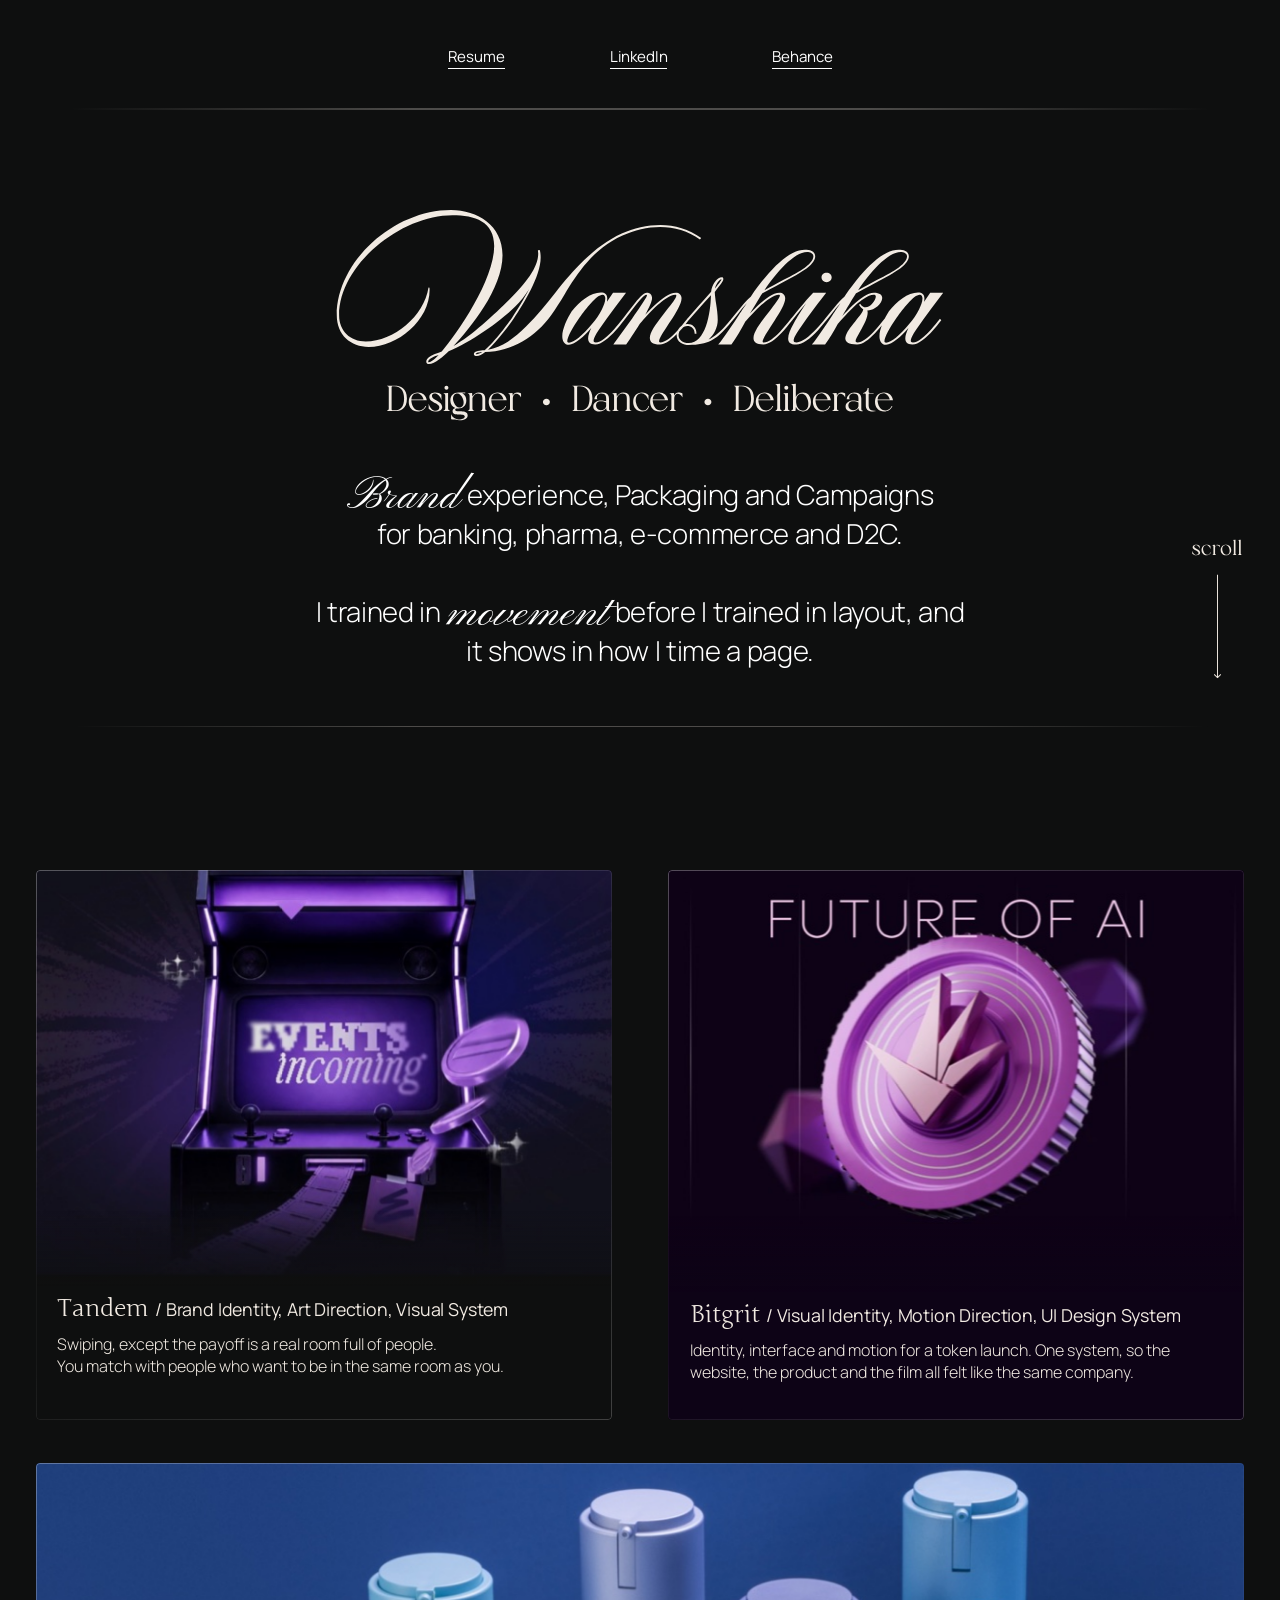
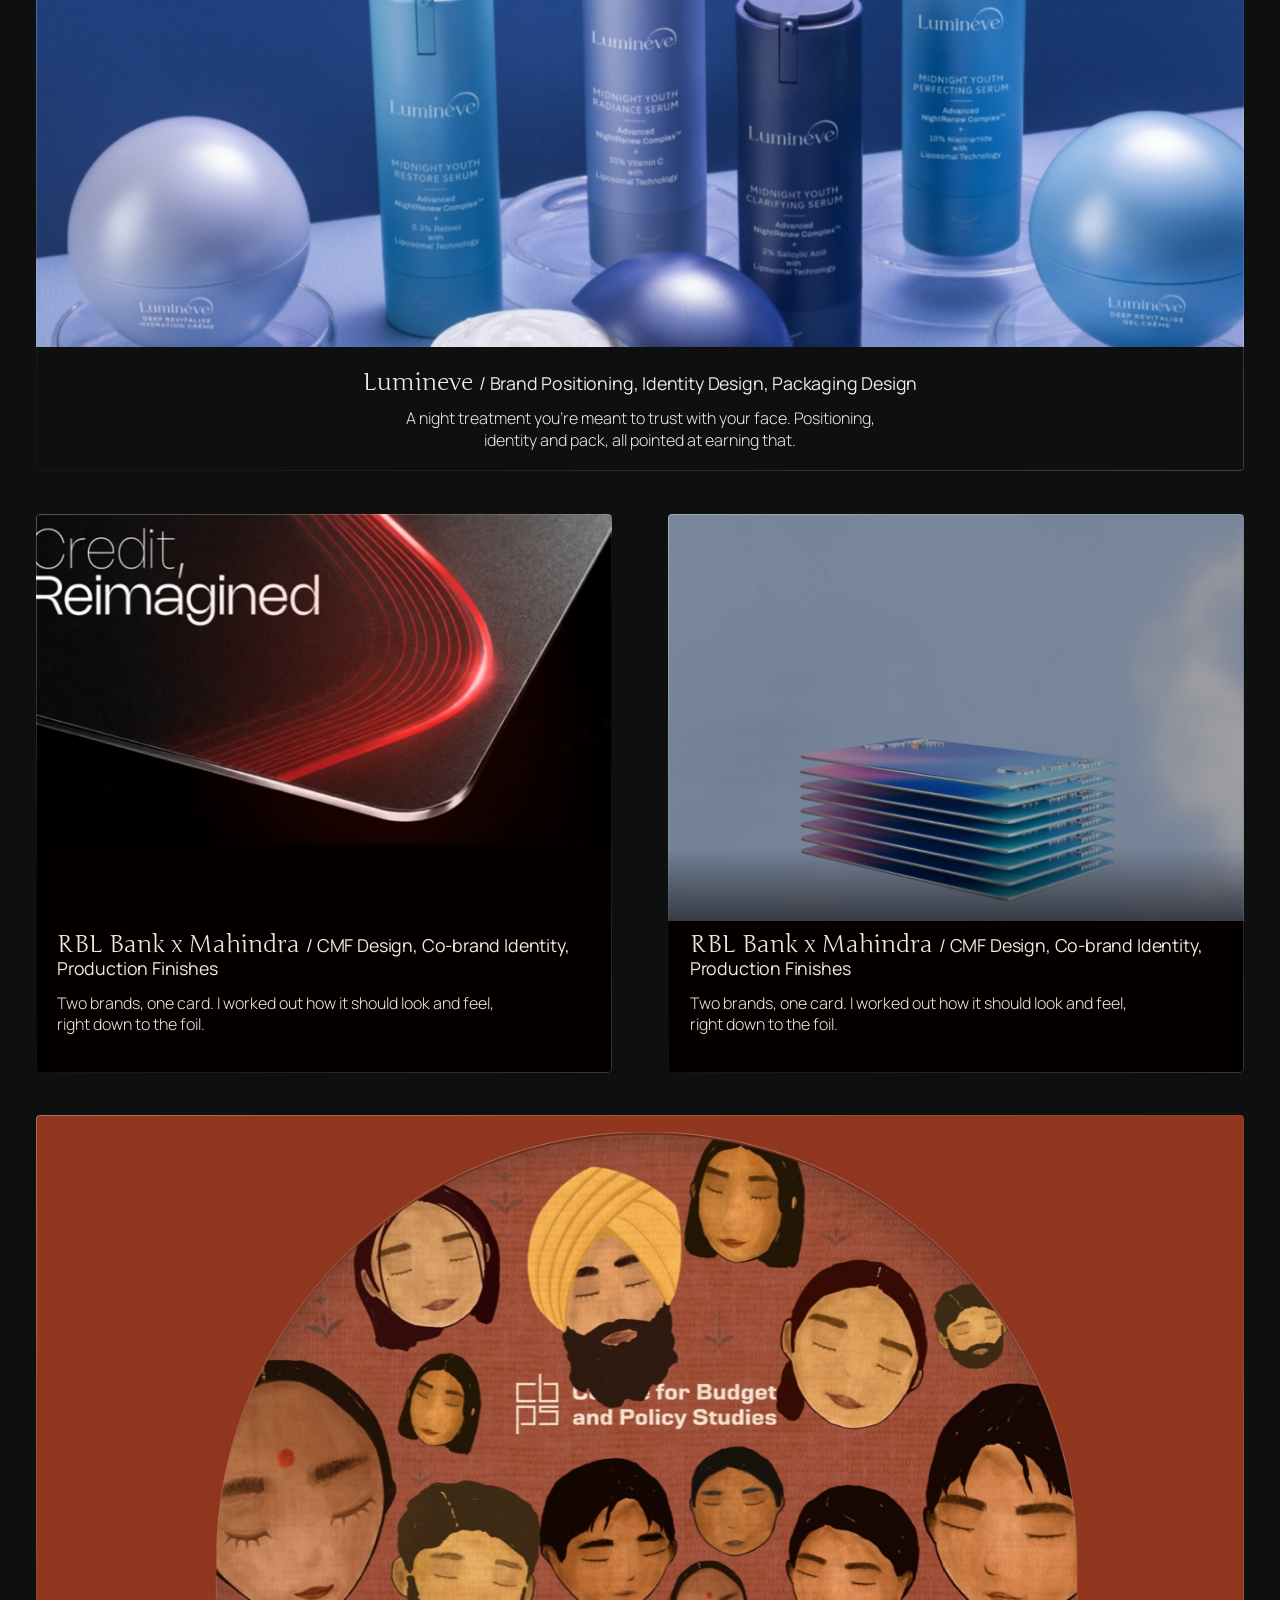
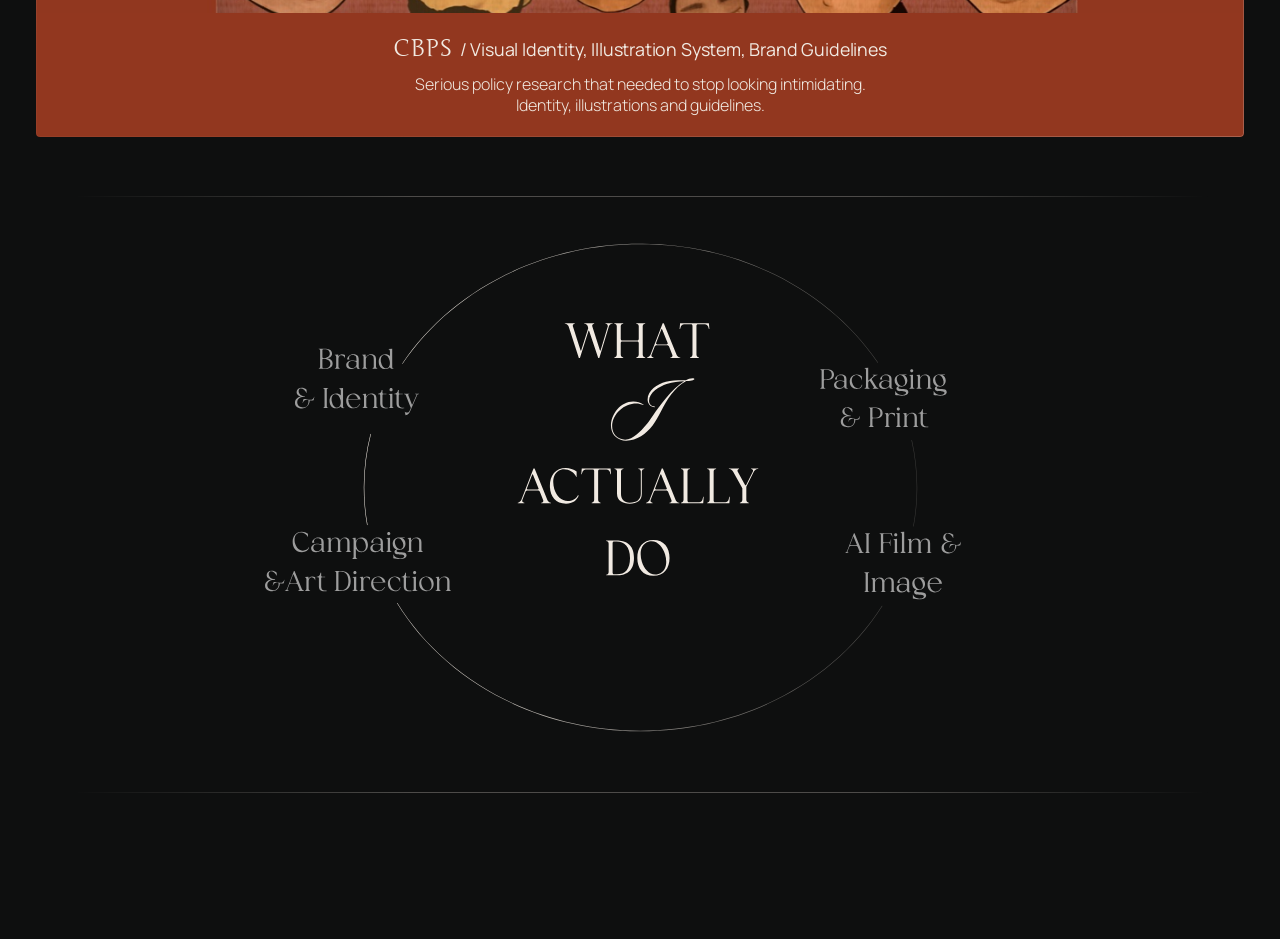
==== index.html @ 59a83668 "Portfolio site: homepage and six case studies Co-Authored-By: Claude Opus 5.5 <noreply@anthropic.com" ====
<!doctype html>
<html lang="en">
<head>
  <meta charset="utf-8">
  <meta name="viewport" content="width=device-width, initial-scale=1">
  <title>Wanshika Arora — Designer, Dancer, Deliberate</title>
  <meta name="description" content="Brand experience, packaging and campaigns for banking, pharma, e-commerce and D2C. Portfolio of Wanshika Arora.">
  <meta name="theme-color" content="#0E0F0F">
  <meta property="og:title" content="Wanshika Arora — Designer, Dancer, Deliberate">
  <meta property="og:description" content="Brand experience, packaging and campaigns for banking, pharma, e-commerce and D2C.">
  <meta property="og:image" content="assets/img/lumineve@2x.jpg">
  <link rel="icon" href="assets/favicon.svg" type="image/svg+xml">

  <link rel="preconnect" href="https://fonts.googleapis.com">
  <link rel="preconnect" href="https://fonts.gstatic.com" crossorigin>
  <link href="https://fonts.googleapis.com/css2?family=Junge&family=Manrope:wght@300;400&family=Pinyon+Script&display=swap" rel="stylesheet">
  <link rel="stylesheet" href="assets/css/style.css">
  <link rel="preload" as="image" href="assets/svg/wanshika.svg">
</head>
<body>
  <a class="skip" href="#work">Skip to work</a>

  <header class="nav" data-nav>
    <nav class="nav__links" aria-label="Elsewhere">
      <a href="https://drive.google.com/file/d/1yTbvsYRTRa3aCtqcQZ8OAuRPrxXg-7_t/view?usp=sharing" target="_blank" rel="noopener">Resume</a>
      <a href="https://www.linkedin.com/in/wanshika-arora-749b78248" target="_blank" rel="noopener">LinkedIn</a>
      <a href="https://www.behance.net/wanshikaarora" target="_blank" rel="noopener">Behance</a>
    </nav>
  </header>
  <div class="rule" data-rule></div>

  <main>
    <!-- Hero -->
    <section class="hero" data-hero>
      <h1 class="hero__name">
        <img src="assets/svg/wanshika.svg" alt="Wanshika" width="685" height="177">
      </h1>
      <p class="hero__tag">
        <img src="assets/svg/tagline.svg" alt="Designer · Dancer · Deliberate" width="574" height="44">
      </p>
      <div class="hero__copy">
        <p class="load-up" style="--d:1.15s"><em class="script">Brand</em> experience, Packaging and Campaigns <br class="br-lg">for banking, pharma, e-commerce and&nbsp;D2C.</p>
        <p class="load-up" style="--d:1.3s">I trained in <em class="script">movement</em> before I trained in layout, and <br class="br-lg">it shows in how I time a&nbsp;page.</p>
      </div>
      <a class="hero__scroll" href="#work" aria-label="Scroll to work">
        <img src="assets/svg/scrollword.svg" alt="" width="62" height="22">
        <span class="hero__arrow"><img src="assets/svg/scrollarrow.svg" alt="" width="11" height="111"></span>
      </a>
    </section>

    <div class="rule" data-rule></div>

    <!-- Work -->
    <section class="work" id="work" aria-labelledby="work-title">
      <h2 class="work__title" id="work-title" data-reveal>
        <img src="assets/svg/playbooks.svg" alt="Playbooks" width="188" height="44">
      </h2>

      <div class="grid">
        <a class="card card--tandem" href="work/tandem/" data-reveal>
          <div class="card__media"><div class="card__inner" data-parallax>
            <img src="assets/img/tandem.jpg" srcset="assets/img/tandem.jpg 646w, assets/img/tandem@2x.jpg 1292w" sizes="(max-width: 760px) 100vw, 45vw" alt="Tandem — arcade machine reading ‘Events incoming’ in violet neon" width="646" height="466" loading="lazy">
          </div></div>
          <div class="card__body">
            <h3 class="card__title"><span class="serif">Tandem</span> <span class="card__meta">/ Brand Identity, Art Direction, Visual System</span></h3>
            <p class="card__desc">Swiping, except the payoff is a real room full of people. <br class="br-lg">You match with people who want to be in the same room as you.</p>
          </div>
        </a>

        <a class="card card--bitgrit" href="work/bitgrit/" data-reveal style="--d:.12s">
          <div class="card__media"><div class="card__inner" data-parallax>
            <img src="assets/img/bitgrit.jpg" srcset="assets/img/bitgrit.jpg 646w, assets/img/bitgrit@2x.jpg 1292w" sizes="(max-width: 760px) 100vw, 45vw" alt="Bitgrit — violet token coin under the words ‘Future of AI’" width="646" height="473" loading="lazy">
          </div></div>
          <div class="card__body">
            <h3 class="card__title"><span class="serif">Bitgrit</span> <span class="card__meta">/ Visual Identity, Motion Direction, UI Design System</span></h3>
            <p class="card__desc">Identity, interface and motion for a token launch. One system, so the website, the product and the film all felt like the same company.</p>
          </div>
        </a>

        <a class="card card--wide card--lumineve" href="work/lumineve/" data-reveal>
          <div class="card__media"><div class="card__inner" data-parallax>
            <img src="assets/img/lumineve.jpg" srcset="assets/img/lumineve.jpg 1354w, assets/img/lumineve@2x.jpg 2708w" sizes="(max-width: 760px) 100vw, 94vw" alt="Lumineve — Midnight Youth serums and crèmes in blue packaging" width="1354" height="542" loading="lazy">
          </div></div>
          <div class="card__body card__body--center">
            <h3 class="card__title"><span class="serif">Lumineve</span> <span class="card__meta">/ Brand Positioning, Identity Design, Packaging Design</span></h3>
            <p class="card__desc">A night treatment you’re meant to trust with your face. Positioning, <br class="br-lg">identity and pack, all pointed at earning that.</p>
          </div>
        </a>

        <a class="card card--rbl" href="work/rbl-mahindra/" data-reveal>
          <div class="card__media"><div class="card__inner" data-parallax>
            <img src="assets/img/rbl-credit.jpg" srcset="assets/img/rbl-credit.jpg 646w, assets/img/rbl-credit@2x.jpg 1292w" sizes="(max-width: 760px) 100vw, 45vw" alt="RBL Bank × Mahindra — glass card edge with red light lines, ‘Credit, Reimagined’" width="646" height="457" loading="lazy">
          </div></div>
          <div class="card__body">
            <h3 class="card__title"><span class="serif">RBL Bank x Mahindra</span> <span class="card__meta">/ CMF Design, Co-brand Identity, Production Finishes</span></h3>
            <p class="card__desc">Two brands, one card. I worked out how it should look and feel, <br class="br-lg">right down to the foil.</p>
          </div>
        </a>

        <a class="card card--rbl" href="work/rbl-nova/" data-reveal style="--d:.12s">
          <div class="card__media"><div class="card__inner" data-parallax>
            <img src="assets/img/rbl-cards.jpg" srcset="assets/img/rbl-cards.jpg 646w, assets/img/rbl-cards@2x.jpg 1292w" sizes="(max-width: 760px) 100vw, 45vw" alt="RBL Bank × Mahindra — a stack of iridescent cards floating against a soft sky" width="646" height="457" loading="lazy">
          </div></div>
          <div class="card__body">
            <h3 class="card__title"><span class="serif">RBL Bank x Mahindra</span> <span class="card__meta">/ CMF Design, Co-brand Identity, Production Finishes</span></h3>
            <p class="card__desc">Two brands, one card. I worked out how it should look and feel, <br class="br-lg">right down to the foil.</p>
          </div>
        </a>

        <a class="card card--wide card--cbps" href="work/cbps/" data-reveal>
          <div class="card__media"><div class="card__inner" data-parallax>
            <img src="assets/img/cbps.jpg" srcset="assets/img/cbps.jpg 1354w, assets/img/cbps@2x.jpg 2708w" sizes="(max-width: 760px) 100vw, 94vw" alt="CBPS — illustrated faces arranged in an arch around the Centre for Budget and Policy Studies logo" width="1354" height="557" loading="lazy">
          </div></div>
          <div class="card__body card__body--center">
            <h3 class="card__title"><span class="serif">CBPS</span> <span class="card__meta">/ Visual Identity, Illustration System, Brand Guidelines</span></h3>
            <p class="card__desc">Serious policy research that needed to stop looking intimidating. <br class="br-lg">Identity, illustrations and guidelines.</p>
          </div>
        </a>
      </div>
    </section>

    <div class="rule" data-rule></div>

    <!-- What I actually do -->
    <section class="wid" aria-label="What I actually do" data-wid>
      <div class="wid__stage">
        <img class="wid__ring" src="assets/svg/ring.svg" alt="" width="627" height="552" data-ring>
        <img class="wid__title" src="assets/svg/whatido.svg" alt="What I actually do" width="274" height="288">
      </div>
      <ul class="wid__list">
        <li class="wid__item wid__item--brand" style="--w:144;--d:.15s"><img src="assets/svg/svc_brand.svg" alt="Brand &amp; Identity" width="144" height="78"></li>
        <li class="wid__item wid__item--pack" style="--w:148;--d:.3s"><img src="assets/svg/svc_pack.svg" alt="Packaging &amp; Print" width="148" height="72"></li>
        <li class="wid__item wid__item--campaign" style="--w:214;--d:.45s"><img src="assets/svg/svc_campaign.svg" alt="Campaign &amp; Art Direction" width="214" height="71"></li>
        <li class="wid__item wid__item--ai" style="--w:135;--d:.6s"><img src="assets/svg/svc_ai.svg" alt="AI Film &amp; Image" width="135" height="80"></li>
      </ul>
    </section>
  </main>

  <div class="rule" data-rule></div>

  <footer class="foot" data-reveal>
    <img src="assets/svg/pigeon.svg" alt="Send me a pigeon" width="177" height="24">
    <a class="foot__mail" href="mailto:arorawanshika@gmail.com">arorawanshika@gmail.com</a>
  </footer>

  <div class="cursor" aria-hidden="true" data-cursor><span>View case study</span></div>

  <script src="assets/js/main.js" defer></script>
</body>
</html>
---- assets/css/style.css ----
/* ==========================================================================
   Wanshika Arora — Portfolio
   Design frame: 1440px. Values scale fluidly with clamp() down to phones.
   ========================================================================== */

:root {
  --bg: #0E0F0F;
  --ink: #F1EAE2;
  --ink-soft: rgba(241, 234, 226, .72);
  --white: #FFFFFF;
  --line: rgba(241, 234, 226, .22);

  --serif: "Junge", "Cormorant Garamond", Georgia, serif;
  --sans: "Manrope", system-ui, -apple-system, "Segoe UI", sans-serif;
  --script: "Pinyon Script", cursive;

  --gutter: clamp(16px, 2.78vw, 40px);      /* 40px @1440 */
  --rule-inset: clamp(16px, 5.49vw, 79px);  /* 79px @1440 */
  --gap-x: clamp(16px, 4.44vw, 64px);
  --gap-y: clamp(16px, 3.33vw, 48px);
  --radius: 4px;

  --ease-out: cubic-bezier(.16, 1, .3, 1);
  --ease-io: cubic-bezier(.65, 0, .35, 1);
}

*, *::before, *::after { box-sizing: border-box; }
html { -webkit-text-size-adjust: 100%; scroll-behavior: smooth; scroll-padding-top: 80px; }
body {
  margin: 0;
  background: var(--bg);
  color: var(--ink);
  font-family: var(--sans);
  font-weight: 300;
  -webkit-font-smoothing: antialiased;
  -moz-osx-font-smoothing: grayscale;
  text-rendering: optimizeLegibility;
  overflow-x: hidden;
}
img { display: block; max-width: 100%; height: auto; }
a { color: inherit; }
h1, h2, h3, p, ul { margin: 0; padding: 0; }
ul { list-style: none; }
::selection { background: var(--ink); color: var(--bg); }

.skip {
  position: absolute; left: 12px; top: -60px; z-index: 100;
  background: var(--ink); color: var(--bg); padding: 10px 14px; border-radius: 4px;
  font-size: 14px; text-decoration: none;
}
.skip:focus { top: 12px; }
:focus-visible { outline: 1px solid var(--ink); outline-offset: 4px; }

.serif { font-family: var(--serif); font-weight: 400; }
.script { font-family: var(--script); font-style: normal; font-weight: 400; }
.br-lg { display: none; }
@media (min-width: 1000px) { .br-lg { display: inline; } }

/* Page transition (cross-document view transitions, progressive) */
@view-transition { navigation: auto; }
::view-transition-old(root) { animation: vt-out .45s var(--ease-io) both; }
::view-transition-new(root) { animation: vt-in .6s var(--ease-out) both; }
@keyframes vt-out { to { opacity: 0; transform: translateY(-12px); } }
@keyframes vt-in { from { opacity: 0; transform: translateY(16px); } }

/* ---------- Divider rules ------------------------------------------------- */
.rule {
  height: 1.5px;
  margin: 0 var(--rule-inset);
  background: linear-gradient(90deg,
    rgba(241,234,226,0) 0%, rgba(241,234,226,.28) 30%,
    rgba(241,234,226,.28) 70%, rgba(241,234,226,0) 100%);
  transform: scaleX(0);
  transition: transform 1.6s var(--ease-out);
}
.rule.is-in { transform: scaleX(1); }

/* ---------- Nav ----------------------------------------------------------- */
.nav {
  position: sticky; top: 0; z-index: 50;
  transition: transform .5s var(--ease-out), background-color .4s, backdrop-filter .4s;
}
.nav.is-scrolled {
  background: rgba(14, 15, 15, .72);
  -webkit-backdrop-filter: blur(14px);
  backdrop-filter: blur(14px);
}
.nav.is-hidden { transform: translateY(-100%); }
.nav__links {
  display: flex; justify-content: center;
  gap: clamp(32px, 8.2vw, 118px);
  padding: clamp(26px, 3.3vw, 46px) var(--gutter) clamp(22px, 2.9vw, 42px);
  font-family: var(--sans); font-weight: 400;
  font-size: clamp(14px, 1.18vw, 17px);
  letter-spacing: -.01em;
  opacity: 0; transform: translateY(-8px);
  animation: load-down .9s var(--ease-out) .2s forwards;
}
.nav__links a {
  position: relative; text-decoration: none; color: var(--white);
  padding: 4px 0;
}
.nav__links a::after {
  content: ""; position: absolute; left: 0; right: 0; bottom: 2px; height: 1px;
  background: currentColor; transform-origin: right;
  transition: transform .5s var(--ease-out);
}
.nav__links a:hover::after { transform: scaleX(0); }
.nav__links a:hover { animation: none; }

/* ---------- Hero ---------------------------------------------------------- */
.hero {
  position: relative;
  display: flex; flex-direction: column; align-items: center; text-align: center;
  padding: clamp(64px, 7.7vw, 111px) var(--gutter) clamp(56px, 4vw, 58px);
}
.hero__name { width: min(47.6vw, 900px); min-width: 290px; }
.hero__name img {
  width: 100%;
  clip-path: inset(-10% 100% -10% 0);
  animation: write 2.1s var(--ease-io) .25s forwards;
}
@keyframes write { to { clip-path: inset(-10% -2% -10% 0); } }

.hero__tag {
  width: min(39.9vw, 754px); min-width: 250px;
  margin-top: clamp(14px, 1.3vw, 18px);
}
.hero__tag img { opacity: 0; transform: translateY(14px); animation: load-up 1.1s var(--ease-out) .95s forwards; }

.hero__copy {
  margin-top: clamp(40px, 4.2vw, 60px);
  display: grid; gap: clamp(24px, 3vw, 44px);
  font-size: clamp(18px, 2.15vw, 34px);
  line-height: 1.42;
  letter-spacing: -.012em;
  color: var(--white);
  max-width: 34em;
}
.hero__copy .script {
  font-size: 1.62em; line-height: 0; letter-spacing: 0;
  position: relative; top: .06em; margin-right: .04em;
}
.load-up { opacity: 0; transform: translateY(18px); animation: load-up 1.1s var(--ease-out) var(--d, 0s) forwards; }
@keyframes load-up { to { opacity: 1; transform: none; } }
@keyframes load-down { to { opacity: 1; transform: none; } }

.hero__scroll {
  position: absolute; right: var(--gutter); bottom: clamp(44px, 3.1vw, 46px);
  display: flex; flex-direction: column; align-items: center; gap: 14px;
  opacity: 0; animation: load-up 1s var(--ease-out) 1.7s forwards;
}
.hero__scroll > img { width: clamp(48px, 4.27vw, 62px); }
.hero__arrow { position: relative; display: block; width: 11px; height: 111px; overflow: hidden; }
.hero__arrow img { animation: drip 2.4s var(--ease-io) 2.4s infinite; }
@keyframes drip {
  0%   { transform: translateY(-100%); }
  45%  { transform: translateY(0); }
  100% { transform: translateY(0); opacity: 0; }
}
@media (max-width: 760px) { .hero__scroll { display: none; } }

/* ---------- Work ---------------------------------------------------------- */
.work { padding: clamp(40px, 3.3vw, 47px) var(--gutter) clamp(48px, 4.6vw, 66px); }
.work__title { display: flex; justify-content: center; margin-bottom: clamp(40px, 4.8vw, 69px); }
.work__title img { width: clamp(132px, 13vw, 188px); }

.grid {
  max-width: 1360px; margin: 0 auto;
  display: grid; grid-template-columns: 1fr 1fr;
  gap: var(--gap-y) var(--gap-x);
}
.card--wide { grid-column: 1 / -1; }

.card {
  --card-bg: var(--bg);
  position: relative; display: flex; flex-direction: column;
  background: var(--card-bg);
  border-radius: var(--radius);
  overflow: hidden; isolation: isolate;
  text-decoration: none; color: var(--ink);
  transition: transform .8s var(--ease-out), box-shadow .8s var(--ease-out);
}
/* gradient hairline border */
.card::after {
  content: ""; position: absolute; inset: 0; z-index: 3; pointer-events: none;
  border-radius: inherit; padding: 1px;
  background: linear-gradient(155deg, rgba(255,255,255,.42), rgba(255,255,255,.06) 45%, rgba(255,255,255,.06) 60%, rgba(255,255,255,.3));
  -webkit-mask: linear-gradient(#000 0 0) content-box, linear-gradient(#000 0 0);
  -webkit-mask-composite: xor; mask-composite: exclude;
  opacity: .7; transition: opacity .6s;
}
.card:hover::after { opacity: 1; }

.card--bitgrit { --card-bg: #0D0316; }
.card--rbl     { --card-bg: #050000; }
.card--cbps    { --card-bg: #92371F; }

.card__media { position: relative; overflow: hidden; aspect-ratio: var(--ar, 646 / 466); }
.card--bitgrit  .card__media { --ar: 646 / 473; }
.card--rbl      .card__media { --ar: 646 / 457; }
.card--lumineve .card__media { --ar: 1354 / 542; }
.card--cbps     .card__media { --ar: 1354 / 557; }
.card__media::after { /* soft hand-off from image to card */
  content: ""; position: absolute; inset: auto 0 0 0; height: 18%;
  background: linear-gradient(to bottom, transparent, var(--card-bg));
  opacity: .55; pointer-events: none;
}
.card--lumineve .card__media::after, .card--cbps .card__media::after { display: none; }

.card__inner { position: absolute; inset: -4% 0; will-change: transform; }
/* flat-background art: no overscan, the card colour fills any edge */
.card--cbps .card__inner { inset: 0; }
.card__inner img {
  width: 100%; height: 100%; object-fit: cover;
  transform: scale(1.14);
  transition: transform 1.6s var(--ease-out);
}
.card.is-in .card__inner img { transform: scale(1.0); }
.card:hover .card__inner img { transform: scale(1.045); transition-duration: 1.1s; }

.card__body {
  position: relative; z-index: 1;
  flex: 1;
  padding: clamp(10px, .9vw, 13px) clamp(18px, 1.67vw, 24px) clamp(24px, 2.9vw, 42px);
}
.card__body--center { text-align: center; padding-top: clamp(16px, 1.9vw, 27px); padding-bottom: clamp(20px, 1.5vw, 22px); }
.card__body--center .card__desc { margin-inline: auto; }
.card__title {
  font-family: var(--sans); font-weight: 400;
  font-size: clamp(15px, 1.39vw, 20px);
  line-height: 1.3; letter-spacing: -.01em;
  color: var(--ink);
}
.card__title .serif {
  font-size: 1.36em; letter-spacing: 0; line-height: 1;
  margin-right: .1em;
}
.card__meta { white-space: normal; }
.card__desc {
  margin-top: clamp(10px, 1vw, 14px);
  font-size: clamp(15px, 1.25vw, 18px); line-height: 1.34;
  color: var(--ink);
  max-width: 44em;
}

/* scroll reveal */
[data-reveal] {
  opacity: 0; transform: translateY(40px);
  transition: opacity 1.1s var(--ease-out) var(--d, 0s), transform 1.3s var(--ease-out) var(--d, 0s);
}
[data-reveal].is-in { opacity: 1; transform: none; }
.card.is-in:hover { transform: translateY(-4px); transition-delay: 0s; box-shadow: 0 30px 60px -30px rgba(0,0,0,.8); }

/* custom cursor pill */
.cursor {
  position: fixed; left: 0; top: 0; z-index: 90; pointer-events: none;
  translate: -50% -50%;
}
.cursor span {
  display: block;
  padding: 12px 18px; border-radius: 999px;
  background: var(--ink); color: var(--bg);
  font: 400 13px/1 var(--sans); letter-spacing: .01em; white-space: nowrap;
  transform: scale(0); opacity: 0;
  transition: transform .45s var(--ease-out), opacity .3s;
}
.cursor.is-on span { transform: scale(1); opacity: 1; }
@media (hover: none), (pointer: coarse) { .cursor { display: none; } }

/* ---------- What I actually do ------------------------------------------- */
.wid {
  position: relative;
  width: min(59.7vw, 1000px);
  aspect-ratio: 860 / 570;
  margin: clamp(32px, 2.8vw, 40px) auto clamp(40px, 4.1vw, 59px);
}
.wid__stage {
  position: absolute; left: 13.56%; top: 1.84%; width: 72.88%;
  aspect-ratio: 626.8 / 552.3;
}
.wid__ring {
  position: absolute; inset: 0; width: 100%; height: 100%;
  opacity: 0; transform: scale(.92) rotate(var(--spin, 0deg));
  transition: opacity 1.6s var(--ease-out), transform 1.8s var(--ease-out);
}
.wid.is-in .wid__ring { opacity: 1; transform: scale(1) rotate(var(--spin, 0deg)); transition: opacity 1.6s var(--ease-out), transform .2s linear; }
.wid__title {
  position: absolute; left: 27.82%; top: 16.13%; width: 43.78%;
  clip-path: inset(0 0 100% 0);
  transition: clip-path 1.6s var(--ease-io) .2s;
}
.wid.is-in .wid__title { clip-path: inset(0 0 0 0); }

.wid__item {
  position: absolute;
  opacity: 0; transform: translateY(16px);
  transition: opacity 1s var(--ease-out) calc(var(--d) + .5s), transform 1.2s var(--ease-out) calc(var(--d) + .5s);
}
.wid.is-in .wid__item { opacity: 1; transform: none; }
.wid__item img { width: 100%; transition: filter .4s, transform .6s var(--ease-out); }
.wid__item:hover img { filter: brightness(1.6); transform: translateY(-3px); }
.wid__item--brand    { left: 4.60%;  top: 22.53%; width: 16.78%; }
.wid__item--pack     { left: 73.23%; top: 26.18%; width: 17.17%; }
.wid__item--campaign { left: 0.69%;  top: 58.68%; width: 24.84%; }
.wid__item--ai       { left: 76.63%; top: 58.67%; width: 15.67%; }

/* ---------- Footer -------------------------------------------------------- */
.foot {
  display: flex; flex-wrap: wrap; justify-content: center; align-items: center;
  gap: 10px clamp(16px, 1.5vw, 22px);
  padding: clamp(32px, 3vw, 43px) var(--gutter) clamp(36px, 3.2vw, 46px);
}
.foot > img { width: clamp(140px, 12.3vw, 177px); }
.foot__mail {
  position: relative; text-decoration: none; color: var(--white);
  font-weight: 300; font-size: clamp(17px, 1.47vw, 21px); letter-spacing: -.01em;
}
.foot__mail::after {
  content: ""; position: absolute; left: 0; right: 0; bottom: -3px; height: 1px;
  background: currentColor; transform: scaleX(0); transform-origin: right;
  transition: transform .6s var(--ease-out);
}
.foot__mail:hover::after { transform: scaleX(1); transform-origin: left; }

/* ---------- Tablet / phone ----------------------------------------------- */
@media (max-width: 760px) {
  .grid { grid-template-columns: 1fr; gap: 28px; }
  .card--lumineve .card__media { --ar: 4 / 3.4; }
  .card--cbps .card__media { --ar: 5 / 3.6; }
  .card__body, .card__body--center { text-align: left; padding: 18px 18px 26px; }
  .card__body--center .card__desc { margin-inline: 0; }

  .hero__copy { max-width: 22em; }

  .wid {
    width: 100%; max-width: 520px; aspect-ratio: auto;
    padding: 0 var(--gutter);
    display: grid; justify-items: center;
  }
  .wid__stage { position: relative; left: auto; top: auto; width: 100%; }
  .wid__list {
    width: 100%; margin-top: 36px;
    display: grid; grid-template-columns: 1fr 1fr; gap: 28px 16px;
    justify-items: center; align-items: center;
  }
  .wid__item { position: static; width: auto !important; }
  .wid__item img { width: calc(var(--w) * .62px); }
}

/* ---------- Reduced motion ----------------------------------------------- */
@media (prefers-reduced-motion: reduce) {
  html { scroll-behavior: auto; }
  *, *::before, *::after { animation-duration: .01ms !important; animation-delay: 0s !important; animation-iteration-count: 1 !important; transition-duration: .01ms !important; transition-delay: 0s !important; }
  .hero__name img { clip-path: none; }
  [data-reveal], .load-up, .nav__links, .hero__tag img, .hero__scroll { opacity: 1; transform: none; }
  .card__inner img { transform: none; }
  .wid__ring, .wid__item { opacity: 1; transform: none; }
  .wid__title { clip-path: none; }
  .rule { transform: none; }
  ::view-transition-old(root), ::view-transition-new(root) { animation: none; }
}
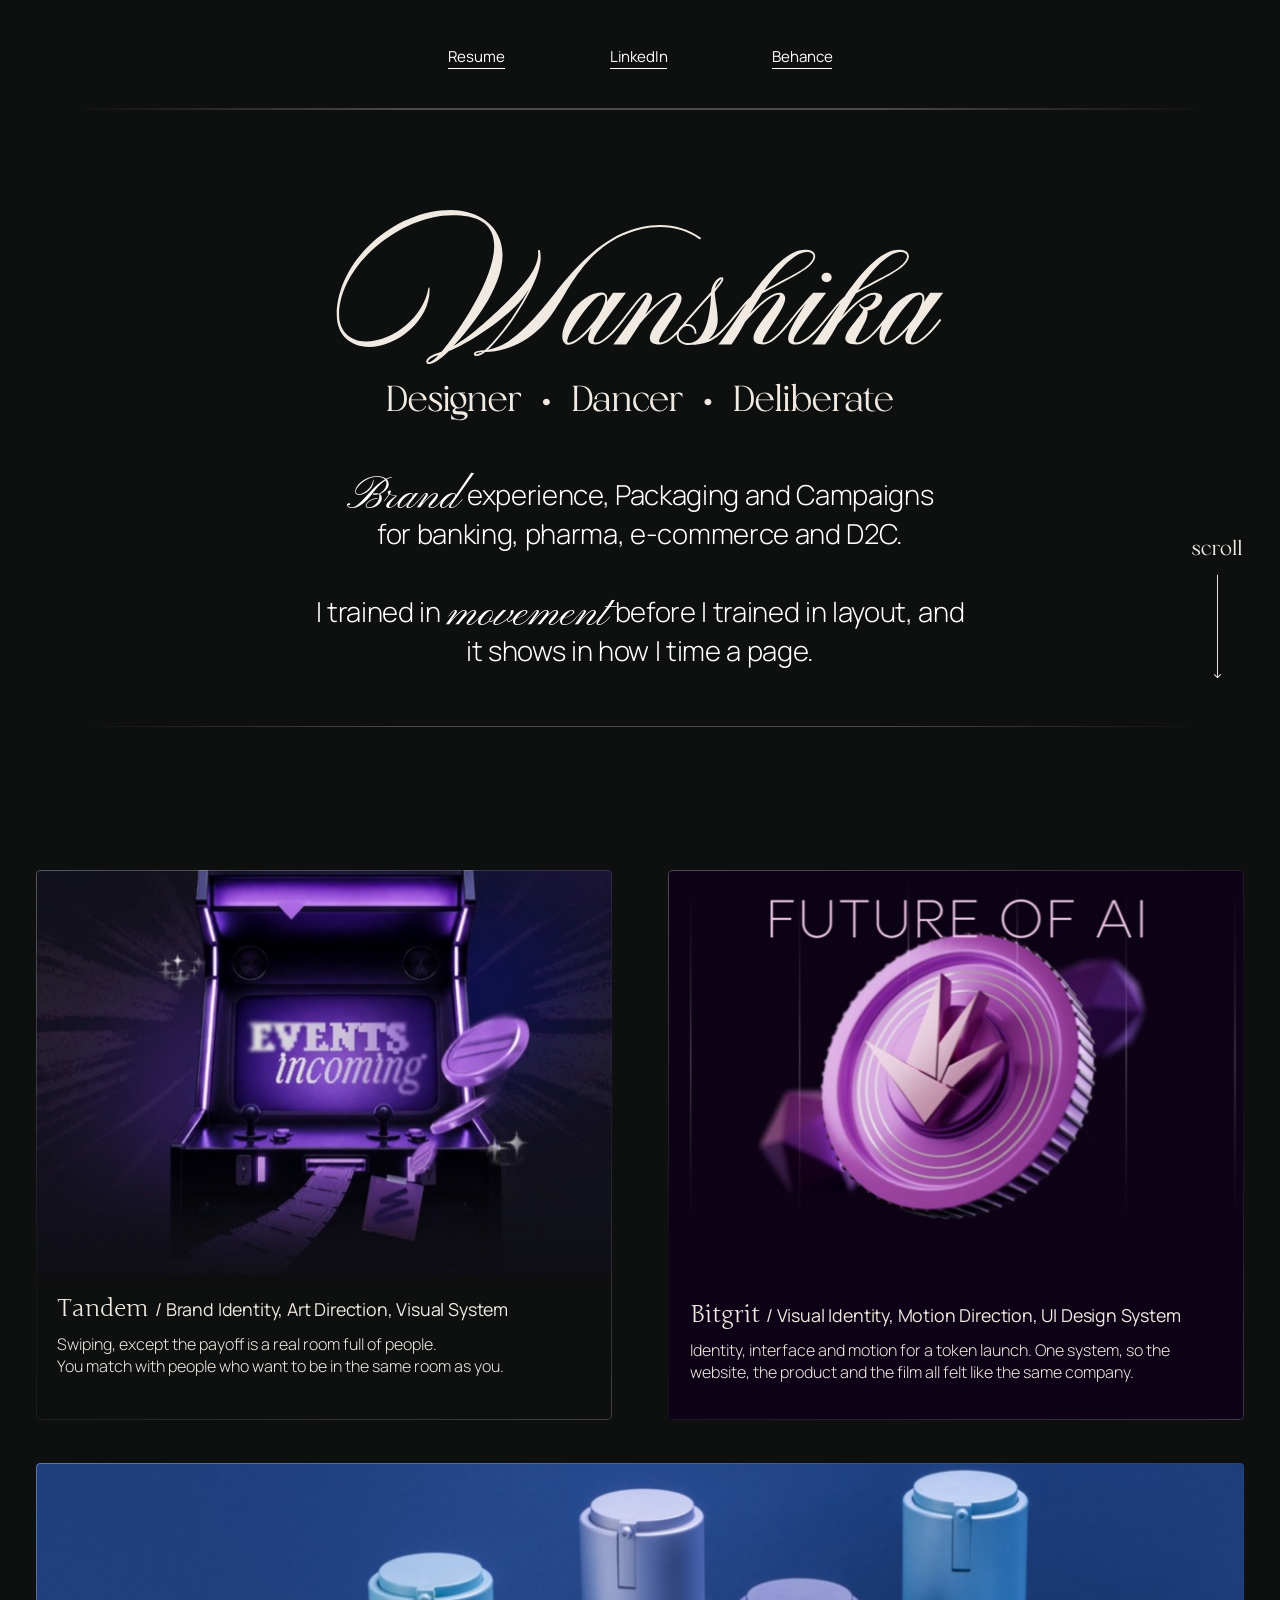
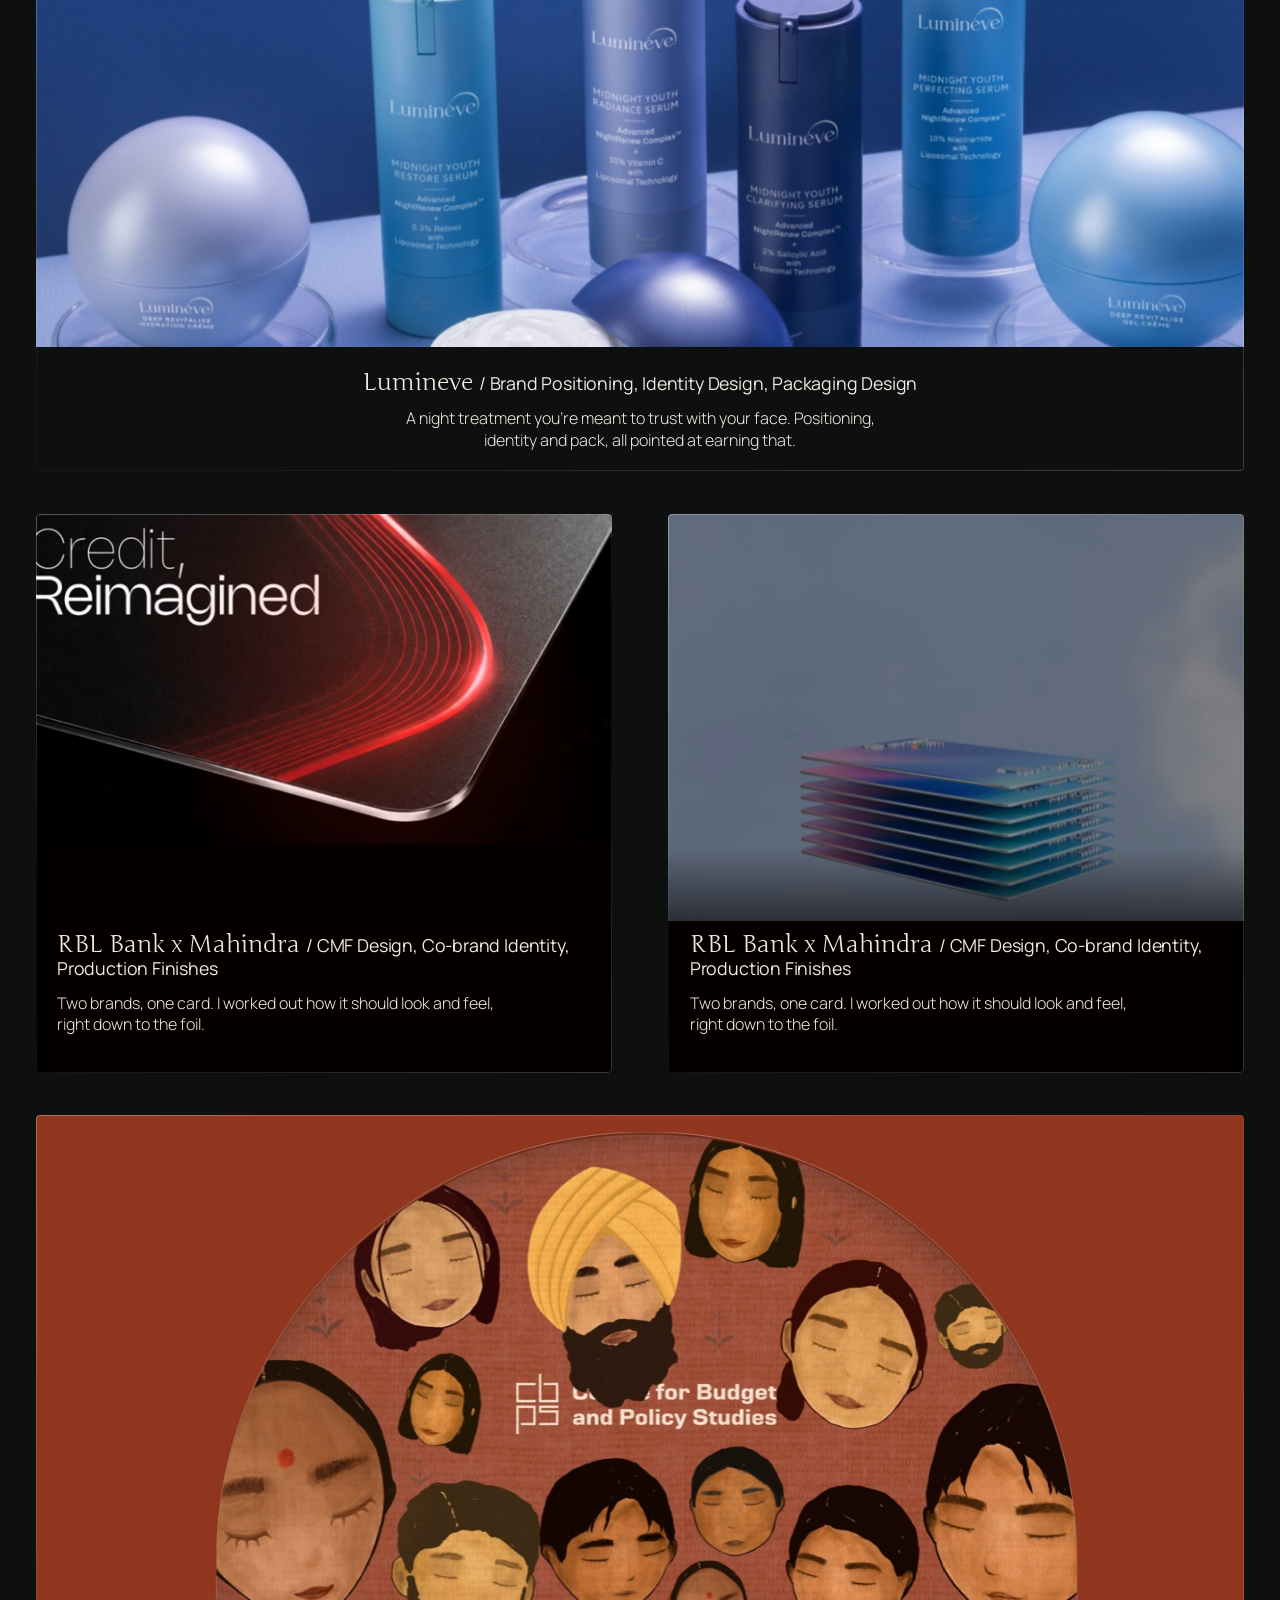
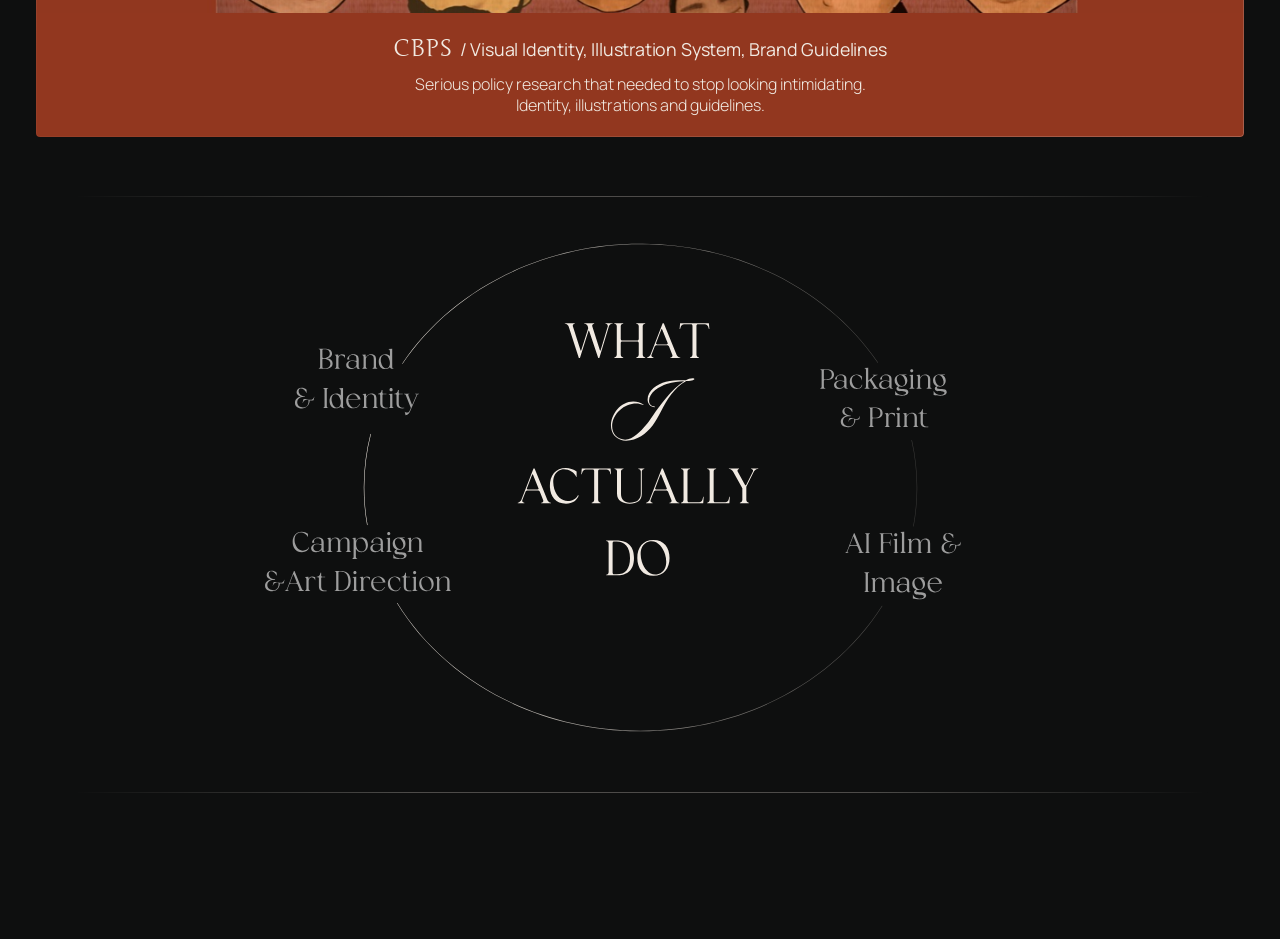
==== commit 26b82f1c: "Homepage: video thumbnails for Tandem, Bitgrit and both RBL projects Co-Authored-By: Claude Opus 5.5" ====
--- a/index.html
+++ b/index.html
@@ -60,6 +60,7 @@
         <a class="card card--tandem" href="work/tandem/" data-reveal>
           <div class="card__media"><div class="card__inner" data-parallax>
             <img src="assets/img/tandem.jpg" srcset="assets/img/tandem.jpg 646w, assets/img/tandem@2x.jpg 1292w" sizes="(max-width: 760px) 100vw, 45vw" alt="Tandem — arcade machine reading ‘Events incoming’ in violet neon" width="646" height="466" loading="lazy">
+            <div class="card__frame"><video class="card__vid" style="left:-3.627%;top:-1.987%;width:107.26%" data-src="assets/video/tandem.mp4" data-src-m="assets/video/tandem-m.mp4" muted loop playsinline preload="none" aria-hidden="true"></video></div>
           </div></div>
           <div class="card__body">
             <h3 class="card__title"><span class="serif">Tandem</span> <span class="card__meta">/ Brand Identity, Art Direction, Visual System</span></h3>
@@ -70,6 +71,7 @@
         <a class="card card--bitgrit" href="work/bitgrit/" data-reveal style="--d:.12s">
           <div class="card__media"><div class="card__inner" data-parallax>
             <img src="assets/img/bitgrit.jpg" srcset="assets/img/bitgrit.jpg 646w, assets/img/bitgrit@2x.jpg 1292w" sizes="(max-width: 760px) 100vw, 45vw" alt="Bitgrit — violet token coin under the words ‘Future of AI’" width="646" height="473" loading="lazy">
+            <div class="card__frame"><video class="card__vid card__vid--cover" data-src="assets/video/bitgrit.mp4" data-src-m="assets/video/bitgrit.mp4" muted loop playsinline preload="none" aria-hidden="true"></video></div>
           </div></div>
           <div class="card__body">
             <h3 class="card__title"><span class="serif">Bitgrit</span> <span class="card__meta">/ Visual Identity, Motion Direction, UI Design System</span></h3>
@@ -90,6 +92,7 @@
         <a class="card card--rbl" href="work/rbl-mahindra/" data-reveal>
           <div class="card__media"><div class="card__inner" data-parallax>
             <img src="assets/img/rbl-credit.jpg" srcset="assets/img/rbl-credit.jpg 646w, assets/img/rbl-credit@2x.jpg 1292w" sizes="(max-width: 760px) 100vw, 45vw" alt="RBL Bank × Mahindra — glass card edge with red light lines, ‘Credit, Reimagined’" width="646" height="457" loading="lazy">
+            <div class="card__frame"><video class="card__vid" style="left:-0.778%;top:-0.22%;width:101.86%" data-src="assets/video/rbl-credit.mp4" data-src-m="assets/video/rbl-credit-m.mp4" muted loop playsinline preload="none" aria-hidden="true"></video></div>
           </div></div>
           <div class="card__body">
             <h3 class="card__title"><span class="serif">RBL Bank x Mahindra</span> <span class="card__meta">/ CMF Design, Co-brand Identity, Production Finishes</span></h3>
@@ -100,6 +103,7 @@
         <a class="card card--rbl" href="work/rbl-nova/" data-reveal style="--d:.12s">
           <div class="card__media"><div class="card__inner" data-parallax>
             <img src="assets/img/rbl-cards.jpg" srcset="assets/img/rbl-cards.jpg 646w, assets/img/rbl-cards@2x.jpg 1292w" sizes="(max-width: 760px) 100vw, 45vw" alt="RBL Bank × Mahindra — a stack of iridescent cards floating against a soft sky" width="646" height="457" loading="lazy">
+            <div class="card__frame"><video class="card__vid" style="left:-14.46%;top:-3.81%;width:128.9%;--shade:.2" data-src="assets/video/rbl-cards.mp4" data-src-m="assets/video/rbl-cards-m.mp4" muted loop playsinline preload="none" aria-hidden="true"></video></div>
           </div></div>
           <div class="card__body">
             <h3 class="card__title"><span class="serif">RBL Bank x Mahindra</span> <span class="card__meta">/ CMF Design, Co-brand Identity, Production Finishes</span></h3>
--- a/assets/css/style.css
+++ b/assets/css/style.css
@@ -360,3 +360,25 @@
   .rule { transform: none; }
   ::view-transition-old(root), ::view-transition-new(root) { animation: none; }
 }
+
+/* ---------- Card videos -------------------------------------------------- */
+/* Frame = the exact box the still image fills (cover inside the 108%-tall parallax box),
+   so each video sits where the original image sat in the Figma frame. */
+.card__frame {
+  position: absolute; left: -4%; top: 0; width: 108%; height: 100%;
+  overflow: hidden; pointer-events: none;
+  transform: scale(1.14);
+  transition: transform 1.6s var(--ease-out);
+}
+.card.is-in .card__frame { transform: scale(1); }
+.card:hover .card__frame { transform: scale(1.045); transition-duration: 1.1s; }
+.card__vid {
+  position: absolute; display: block; height: auto;
+  opacity: 0; transition: opacity .8s ease;
+}
+.card__vid--cover { inset: 0; width: 100%; height: 100%; object-fit: cover; }
+.card__vid.is-playing { opacity: 1; }
+.card--rbl .card__frame:has(.card__vid[style*="--shade"])::after {
+  content: ""; position: absolute; inset: 0; background: rgba(0,0,0,.2); pointer-events: none;
+}
+@media (prefers-reduced-motion: reduce) { .card__vid { display: none; } }
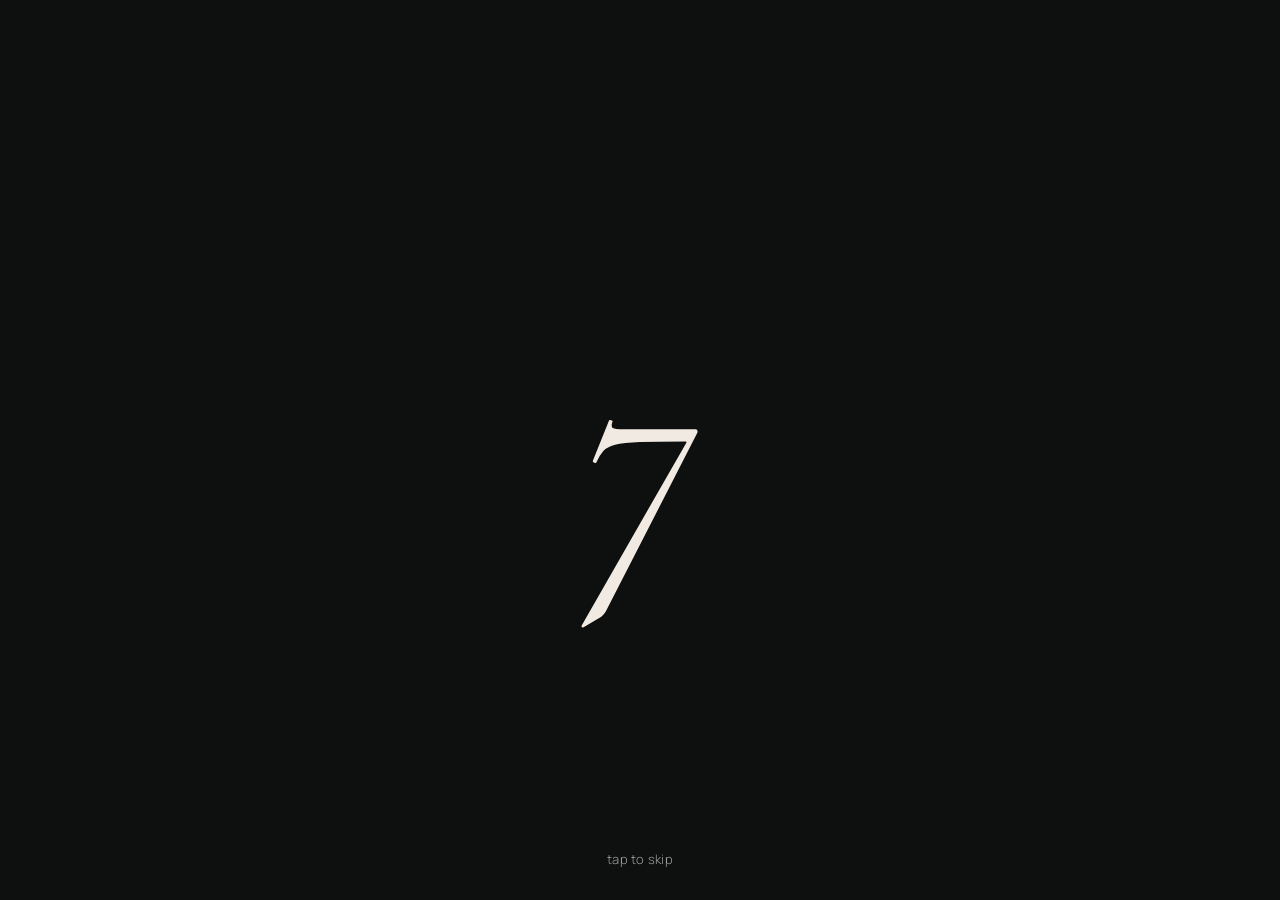
==== commit fc21dcc5: "New homepage: card stack with project videos - Six project videos in the stack, cards open the case-" ====
--- a/index.html
+++ b/index.html
@@ -1,154 +1,662 @@
 <!doctype html>
 <html lang="en">
 <head>
-  <meta charset="utf-8">
-  <meta name="viewport" content="width=device-width, initial-scale=1">
-  <title>Wanshika Arora — Designer, Dancer, Deliberate</title>
-  <meta name="description" content="Brand experience, packaging and campaigns for banking, pharma, e-commerce and D2C. Portfolio of Wanshika Arora.">
-  <meta name="theme-color" content="#0E0F0F">
-  <meta property="og:title" content="Wanshika Arora — Designer, Dancer, Deliberate">
-  <meta property="og:description" content="Brand experience, packaging and campaigns for banking, pharma, e-commerce and D2C.">
-  <meta property="og:image" content="assets/img/lumineve@2x.jpg">
-  <link rel="icon" href="assets/favicon.svg" type="image/svg+xml">
-
-  <link rel="preconnect" href="https://fonts.googleapis.com">
-  <link rel="preconnect" href="https://fonts.gstatic.com" crossorigin>
-  <link href="https://fonts.googleapis.com/css2?family=Junge&family=Manrope:wght@300;400&family=Pinyon+Script&display=swap" rel="stylesheet">
-  <link rel="stylesheet" href="assets/css/style.css">
-  <link rel="preload" as="image" href="assets/svg/wanshika.svg">
+<meta charset="utf-8">
+<meta name="viewport" content="width=device-width, initial-scale=1, viewport-fit=cover">
+<title>Wanshika, Brand and Visual Identity Designer</title>
+<meta name="description" content="Wanshika Arora: brand experience, packaging and campaigns for banking, pharma, e-commerce and D2C.">
+<meta name="theme-color" content="#0E0F0F">
+<meta property="og:title" content="Wanshika, Brand and Visual Identity Designer">
+<meta property="og:description" content="Brand experience, packaging and campaigns for banking, pharma, e-commerce and D2C.">
+<link rel="icon" href="assets/favicon.svg" type="image/svg+xml">
+<link rel="preconnect" href="https://fonts.googleapis.com">
+<link rel="preconnect" href="https://fonts.gstatic.com" crossorigin>
+<link href="https://fonts.googleapis.com/css2?family=Cormorant+Garamond:ital,wght@0,400;0,500;1,400;1,500&family=DM+Sans:wght@200;300&family=Great+Vibes&family=Manrope:wght@300;400;500&display=swap" rel="stylesheet">
+<style>
+:root{
+  --ink:#0E0F0F; --cream:#F1EAE2; --stone:#9E9E9E; --smoke:#616161; --line:rgba(241,234,226,.14);
+  --serif:"Cormorant Garamond", "Iowan Old Style", Georgia, serif;
+  --sans:"Manrope", "Helvetica Neue", Arial, sans-serif;
+  --script:"Great Vibes", "Snell Roundhand", cursive;
+  --ease:cubic-bezier(.65,0,.35,1); --out:cubic-bezier(.16,1,.3,1);
+  --gut:20px;
+  color-scheme:dark;
+  box-sizing:border-box;
+}
+@media (prefers-color-scheme: dark){ :root:not([data-theme="light"]){ --ink:#0E0F0F; --cream:#F1EAE2; } }
+:root[data-theme="dark"]{ --ink:#0E0F0F; --cream:#F1EAE2; }
+html{background:var(--ink); height:100%}
+*,*::before,*::after{box-sizing:inherit}
+body{margin:0; height:100%; background:var(--ink); color:var(--cream); font-family:var(--sans); font-weight:300; -webkit-font-smoothing:antialiased; overflow:hidden; overscroll-behavior:none}
+a{color:inherit; text-decoration:none}
+button{font:inherit; color:inherit; background:none; border:0; padding:0; cursor:pointer; text-align:inherit}
+:focus-visible{outline:1px solid var(--cream); outline-offset:4px}
+img{max-width:100%}
+.wrap{width:min(1360px, 100% - 48px); margin-inline:auto}
+.hair{height:1px; background:var(--line); border:0; margin:0}
+.lbl{display:flex; align-items:center; gap:12px; font-size:12px; font-weight:500; text-transform:uppercase; letter-spacing:.18em; color:var(--stone)}
+.inq .lbl::before{content:""; display:block; width:32px; height:1px; background:currentColor; opacity:.55}
+
+/* ---------- intro: count in, then the wordmark writes itself and takes its seat ---------- */
+#loader{position:fixed; inset:0; z-index:100; background:var(--ink); display:grid; place-items:center; transition:opacity .9s var(--ease), visibility 0s .9s}
+#loader.gone{opacity:0; visibility:hidden}
+#loader .beat{font-family:var(--serif); font-style:italic; font-size:clamp(120px, 24vw, 300px); line-height:1; position:absolute; opacity:0; transform:translateY(30%); transition:opacity .25s, transform .4s var(--out)}
+#loader .beat.on{opacity:1; transform:none}
+#loader .beat.off{opacity:0; transform:translateY(-30%)}
+#loader small{position:absolute; bottom:calc(32px + env(safe-area-inset-bottom,0px)); left:0; right:0; text-align:center; font-size:13px; color:var(--stone); letter-spacing:.02em; transition:opacity .4s}
+#loader.writing small{opacity:0}
+#introMark{position:fixed; left:50%; top:50%; z-index:101; width:min(640px, 78vw); translate:-50% -50%; color:var(--cream); pointer-events:none; will-change:transform}
+#introMark svg{display:block; width:100%; height:auto}
+#introMark .im-base{opacity:0; -webkit-mask-image:linear-gradient(90deg, #000 0 45%, transparent 55% 100%); mask-image:linear-gradient(90deg, #000 0 45%, transparent 55% 100%); -webkit-mask-size:260% 100%; mask-size:260% 100%; -webkit-mask-repeat:no-repeat; mask-repeat:no-repeat; -webkit-mask-position:100% 0; mask-position:100% 0}
+#introMark .im-glint{position:absolute; inset:0; color:#fff; opacity:0; filter:drop-shadow(0 0 10px rgba(255,255,255,.75)); -webkit-mask-image:linear-gradient(105deg, transparent 0 42%, #000 50%, transparent 58% 100%); mask-image:linear-gradient(105deg, transparent 0 42%, #000 50%, transparent 58% 100%); -webkit-mask-size:300% 100%; mask-size:300% 100%; -webkit-mask-repeat:no-repeat; mask-repeat:no-repeat; -webkit-mask-position:100% 0; mask-position:100% 0}
+#introMark.write .im-base{animation:write 1.9s cubic-bezier(.4,0,.2,1) both}
+#introMark.write .im-glint{animation:glint 1.1s var(--ease) 1.2s both}
+@keyframes write{
+  from{opacity:0; filter:blur(18px); transform:scale(1.08) translateY(8px); -webkit-mask-position:100% 0; mask-position:100% 0}
+  30%{opacity:1}
+  to{opacity:1; filter:blur(0); transform:none; -webkit-mask-position:0 0; mask-position:0 0}
+}
+@keyframes glint{
+  from{opacity:1; -webkit-mask-position:100% 0; mask-position:100% 0}
+  to{opacity:1; -webkit-mask-position:0 0; mask-position:0 0}
+}
+
+/* ---------- home: one screen, one project at a time ---------- */
+.home{position:fixed; inset:0; overflow:hidden; touch-action:none; --cw:max(280px, min(60vw, 100vh))}
+.hud{position:absolute; z-index:130; opacity:0; transition:opacity 1s var(--out) .5s}
+body.ready .hud{opacity:1}
+body:not(.landed) .rail-mark, body:not(.landed) .mmark{visibility:hidden}
+
+/* left rail: wordmark, then the copyright strip, then the scroll cue */
+.rail{left:var(--gut); top:var(--gut); width:38px; display:flex; flex-direction:column; align-items:center; gap:22px}
+.rail-mark{display:block; position:relative; width:38px; height:150px; color:var(--cream)}
+.rail-mark svg{position:absolute; left:0; top:0; width:150px; height:auto; transform-origin:top left; transform:rotate(-90deg) translateX(-100%)}
+.rail-meta, .rail-scroll{writing-mode:vertical-rl; transform:rotate(180deg); font-size:11px; color:var(--stone); white-space:nowrap; letter-spacing:.02em; line-height:1}
+.rail-scroll{display:flex; align-items:center; gap:12px; color:var(--cream)}
+.rail-scroll i{display:block; width:1px; height:44px; background:linear-gradient(180deg, var(--cream) 50%, transparent 50%); background-size:1px 88px; animation:drip 2.4s var(--ease) infinite}
+@keyframes drip{from{background-position:0 44px} to{background-position:0 -44px}}
+
+/* top bar */
+.navwrap{left:13.75vw; top:var(--gut)}
+.bignav{margin-top:14px; display:grid; justify-items:start}
+.bignav a, .bignav button{font-family:var(--sans); font-weight:500; font-size:clamp(16px,1.55vw,24px); text-transform:uppercase; line-height:1.04; letter-spacing:-.01em}
+.bignav .on::before{content:"\2192\00a0\00a0"}
+.resume{right:var(--gut); top:var(--gut); font-size:12px; font-weight:500; text-transform:uppercase; letter-spacing:.18em; display:flex; gap:8px; align-items:center}
+.resume svg{width:8px; height:8px; transition:transform .5s var(--out)}
+.resume:hover svg{transform:translate(2px,-2px)}
+
+/* bottom right: email */
+.inq{right:var(--gut); bottom:18px; display:flex; flex-direction:column; align-items:flex-end; gap:8px}
+.inq .mail{font-size:clamp(14px,1.05vw,16px); font-weight:500; text-decoration:underline; text-decoration-thickness:1px; text-underline-offset:4px; text-decoration-color:rgba(241,234,226,.45); transition:text-decoration-color .3s}
+.inq .mail:hover{text-decoration-color:var(--cream)}
+
+/* the stack */
+.stage{position:absolute; inset:0; z-index:10; opacity:0; transition:opacity .9s}
+body.ready .stage{opacity:1}
+.pcard{position:absolute; left:50%; top:50%; width:var(--cw); aspect-ratio:16/10; margin:calc(var(--cw) * -.3125) 0 0 calc(var(--cw) / -2); border-radius:3px; overflow:hidden; will-change:transform,opacity; backface-visibility:hidden; box-shadow:0 50px 90px -40px rgba(0,0,0,.85); background:#161616}
+.pcard::before{content:""; position:absolute; inset:0; z-index:3; background:#000; opacity:var(--dim,0); pointer-events:none}
+.pcard::after{content:""; position:absolute; left:0; right:0; bottom:0; height:34%; background:linear-gradient(transparent, rgba(0,0,0,.42)); pointer-events:none}
+.pcard .ptag{position:absolute; left:18px; bottom:15px; z-index:2; font-size:11px; font-weight:500; letter-spacing:.14em; text-transform:uppercase; color:#fff; text-shadow:0 1px 10px rgba(0,0,0,.35); opacity:0; transform:translateY(6px); transition:opacity .5s var(--out), transform .5s var(--out)}
+.pcard.is-active .ptag{opacity:1; transform:none; transition-delay:.25s}
+
+/* cover art (shows if a video file is missing) */
+.art{position:absolute; inset:0; display:grid; place-items:center; overflow:hidden}
+.art img, .art video{position:absolute; inset:0; width:100%; height:100%; object-fit:cover; display:block}
+.art .glyph{font-family:var(--serif); font-style:italic; font-size:clamp(120px,22vw,300px); line-height:1; opacity:.22; mix-blend-mode:screen; transform:translateY(-4%)}
+.pcard .art .glyph{font-size:calc(var(--cw) * .5)}
+
+/* counter */
+.counter{left:13.75vw; top:80vh; z-index:140; mix-blend-mode:difference; pointer-events:none; color:var(--cream)}
+.counter .row{display:flex; justify-content:flex-end; width:22.5vw; font-size:12px; letter-spacing:.06em; color:var(--stone)}
+.num{display:block; font-family:"DM Sans", var(--sans); font-weight:200; font-size:clamp(110px, 22vh, 260px); line-height:.82; letter-spacing:-.05em; margin-left:-.06em; font-variant-numeric:tabular-nums}
+.num.in{animation:numIn .9s var(--out)}
+@keyframes numIn{from{filter:blur(18px); opacity:0; transform:translateY(14%)} to{filter:none; opacity:1; transform:none}}
+
+/* phone header */
+.mhead{display:none}
+.menu-btn{font-size:15px; font-weight:500; display:flex; align-items:center; gap:10px}
+.menu-btn i{display:block; width:22px; height:1px; background:currentColor; box-shadow:0 6px 0 currentColor}
+
+@media (max-width:820px){
+  .home{--cw:max(240px, min(92vw, 72svh))}
+  .rail, .navwrap, .resume, .counter .row{display:none}
+  .inq .lbl{font-size:10px; gap:8px} .inq .lbl::before{width:18px}
+  .mhead{display:flex; left:var(--gut); right:var(--gut); top:calc(14px + env(safe-area-inset-top,0px)); justify-content:space-between; align-items:center}
+  .mhead .mmark{width:116px; color:var(--cream)} .mhead .mmark svg{display:block; width:100%; height:auto}
+  .counter{left:var(--gut); top:auto; bottom:calc(10px + env(safe-area-inset-bottom,0px))}
+  .num{font-size:76px}
+  .inq{bottom:calc(18px + env(safe-area-inset-bottom,0px))}
+}
+
+/* letter roll */
+.roll{display:inline-flex; white-space:pre}
+.roll .ch{display:inline-block; overflow:hidden; height:1.08em; line-height:1.08}
+.roll .ch b{display:block; font-weight:inherit; transition:transform .55s var(--out); transition-delay:calc(var(--i) * 18ms)}
+a:hover .roll .ch b, button:hover .roll .ch b, a:focus-visible .roll .ch b, button:focus-visible .roll .ch b{transform:translateY(-100%)}
+
+/* the cursor: a pair of eyes that follow you around and blink */
+html.eyes, html.eyes *{cursor:none !important}
+#cursor{position:fixed; left:0; top:0; z-index:200; pointer-events:none; width:52px; margin:-11px 0 0 -26px; opacity:0; transition:opacity .3s; display:none}
+html.eyes #cursor{display:block}
+#cursor.seen{opacity:1}
+#cursor .eyes{display:block; width:100%; height:auto; overflow:visible; transform-origin:50% 50%; transform:scale(var(--s,1)); transition:transform .5s var(--out); filter:drop-shadow(0 2px 6px rgba(0,0,0,.45))}
+#cursor .white{fill:var(--cream); stroke:var(--ink); stroke-width:1.4}
+#cursor .iris{fill:var(--ink)}
+#cursor .glint{fill:var(--cream)}
+#cursor .lid{transform-box:fill-box; transform-origin:50% 50%; transition:transform .25s var(--out)}
+#cursor.blink .lid{animation:blink .2s ease-in-out}
+@keyframes blink{0%,100%{transform:scaleY(var(--open,1))} 45%,55%{transform:scaleY(.06)}}
+#cursor .pupil{transition:r .3s var(--out)}
+#cursor span{position:absolute; left:50%; top:100%; translate:-50% 0; margin-top:22px; font-size:12px; font-weight:500; letter-spacing:.04em; text-transform:uppercase; color:var(--cream); text-shadow:0 1px 10px rgba(0,0,0,.6); opacity:0; transition:opacity .3s, margin .4s var(--out); white-space:nowrap}
+#cursor.view{--s:2.1} #cursor.view span{opacity:1; margin-top:34px} #cursor.view .pupil{r:7}
+#cursor.link{--s:1.25; --open:.55} #cursor.link .lid{transform:scaleY(.55)}
+#cursor.down{--s:.85}
+@media (hover:none), (pointer:coarse){ #cursor{display:none !important} }
+
+/* ---------- about / playground / contact sheet ---------- */
+.shead{display:flex; justify-content:space-between; align-items:end; padding:64px 0 32px; gap:24px}
+.shead h2{font-family:var(--serif); font-weight:400; font-size:clamp(34px,4vw,52px); margin:0; line-height:1}
+.shead .aside{font-size:15px; color:var(--stone)}
+.about-body{max-width:820px; font-size:clamp(22px,2.6vw,36px); line-height:1.35; padding-top:8px}
+.about-body p{margin:0 0 .8em}
+.about-body em{font-family:var(--script); font-style:normal; font-size:1.25em; line-height:1}
+.note{margin:0 0 40px; max-width:56ch; font-size:18px; line-height:1.6; color:rgba(241,234,226,.78)}
+.services{padding:72px 0 96px; display:grid; place-items:center}
+.ring{position:relative; width:min(760px, 92vw); aspect-ratio:1.15}
+.ring svg{position:absolute; inset:0; width:100%; height:100%}
+.ring circle{fill:none; stroke:var(--cream); stroke-opacity:.5; stroke-width:1}
+.ring .core{position:absolute; inset:0; display:grid; place-items:center; text-align:center; font-family:var(--serif); font-size:clamp(34px,5vw,58px); line-height:1.05; text-transform:uppercase}
+.ring .core em{font-family:var(--script); text-transform:none; font-style:normal; font-size:1.2em; display:block}
+.ring .svc{position:absolute; font-family:var(--serif); font-size:clamp(18px,2.4vw,32px); color:var(--stone); text-align:center; line-height:1.15; transition:color .4s}
+.ring .svc:hover{color:var(--cream)}
+.svc.a{left:0; top:18%} .svc.b{right:0; top:20%} .svc.c{left:-2%; bottom:20%} .svc.d{right:0; bottom:20%}
+
+footer{padding:28px 0 calc(28px + env(safe-area-inset-bottom,0px))}
+footer .row{display:flex; flex-wrap:wrap; justify-content:center; align-items:center; gap:14px 28px; font-size:20px}
+footer .pigeon{font-family:var(--serif); font-size:22px}
+.copy{font-family:"DM Sans", var(--sans); font-weight:200; font-size:inherit; position:relative}
+.copy .tip{position:absolute; left:50%; bottom:130%; translate:-50% 6px; font-family:var(--sans); font-size:12px; font-weight:400; background:var(--cream); color:var(--ink); padding:4px 8px; border-radius:4px; opacity:0; transition:opacity .25s, translate .25s; white-space:nowrap; pointer-events:none; text-decoration:none}
+.copy:hover .tip, .copy.done .tip{opacity:1; translate:-50% 0}
+footer .clock{width:100%; text-align:center; font-size:14px; color:var(--stone); margin-top:6px}
+
+/* menu (phones) */
+#menu{position:fixed; inset:0; z-index:80; background:var(--cream); color:var(--ink); clip-path:inset(0 0 100% 0); transition:clip-path .8s var(--ease); display:grid; grid-template-rows:auto 1fr auto; padding:calc(20px + env(safe-area-inset-top,0px)) 24px calc(24px + env(safe-area-inset-bottom,0px))}
+#menu.open{clip-path:inset(0 0 0 0)}
+#menu .mtop{display:flex; justify-content:space-between; align-items:center; height:56px; font-weight:500}
+#menu ul{list-style:none; margin:0; padding:0; align-self:center}
+#menu li a, #menu li button{font-family:var(--serif); font-size:clamp(52px,10vw,128px); line-height:1.02; display:inline-block}
+#menu .mfoot{display:flex; flex-wrap:wrap; justify-content:space-between; gap:16px; font-size:15px}
+#menu .mfoot .links{display:flex; gap:24px}
+
+/* sheets: project page + about/playground/contact */
+.sheet{position:fixed; inset:0; z-index:45; background:var(--ink); overflow-y:auto; overscroll-behavior:contain; clip-path:inset(100% 0 0 0); visibility:hidden; transition:clip-path .9s var(--ease), visibility 0s .9s}
+.sheet.open{clip-path:inset(0 0 0 0); visibility:visible; transition:clip-path .9s var(--ease), visibility 0s}
+#more{z-index:44}
+.pbar{position:sticky; top:0; z-index:5; display:flex; justify-content:space-between; align-items:center; height:76px; padding:env(safe-area-inset-top,0px) 24px 0; box-sizing:content-box; background:rgba(14,15,15,.82); backdrop-filter:blur(10px); -webkit-backdrop-filter:blur(10px); font-weight:500}
+.ptitle{font-family:var(--serif); font-weight:400; font-size:clamp(56px,11vw,180px); line-height:.95; margin:48px 0 40px}
+.ptitle .w{display:inline-block; overflow:hidden; vertical-align:bottom; padding-bottom:.06em}
+.ptitle .w b{display:inline-block; font-weight:inherit; transform:translateY(105%); transition:transform 1s var(--out); transition-delay:calc(.35s + var(--i) * 60ms)}
+#proj.open .ptitle .w b{transform:none}
+.phero{display:block; width:100%; aspect-ratio:16/9; object-fit:cover; border-radius:6px; margin:0 0 48px}
+.pmeta{display:grid; grid-template-columns:2fr 1fr 1fr; gap:32px; padding:28px 0 56px; border-top:1px solid var(--line)}
+.pmeta h4{margin:0 0 10px; font-family:var(--serif); font-weight:400; font-size:20px; color:var(--stone)}
+.pmeta p, .pmeta ul{margin:0; font-size:17px; line-height:1.6; max-width:62ch}
+.pmeta ul{list-style:none; padding:0}
+@media (max-width:800px){ .pmeta{grid-template-columns:1fr 1fr} .pmeta > div:first-child{grid-column:1/-1} }
+.pbody{display:grid; grid-template-columns:1fr 72px; gap:28px; align-items:start}
+.shots{display:grid; gap:20px}
+.shot{border-radius:6px; overflow:hidden; position:relative}
+.shot .art .glyph{font-size:clamp(80px,12vw,180px)}
+.shot figcaption{position:absolute; left:20px; bottom:16px; font-family:var(--serif); font-style:italic; font-size:22px; color:var(--cream); text-shadow:0 1px 12px rgba(0,0,0,.35)}
+.mini{position:sticky; top:110px; display:grid; gap:8px}
+.mini button{display:block; width:72px; border-radius:3px; overflow:hidden; opacity:.35; transition:opacity .3s; position:relative}
+.mini button.on{opacity:1}
+.mini .art .glyph{font-size:30px}
+@media (max-width:800px){ .pbody{grid-template-columns:1fr} .mini{display:none} }
+.next{display:block; text-align:center; padding:120px 0 calc(100px + env(safe-area-inset-bottom,0px)); width:100%}
+.next small{display:block; font-size:15px; color:var(--stone); margin-bottom:12px}
+.next .roll{font-family:var(--serif); font-size:clamp(52px,10vw,150px); line-height:1}
+.swap{transition:opacity .35s} .swap.fade{opacity:0}
+
+@media (prefers-reduced-motion: reduce){
+  *,*::before,*::after{transition-duration:.01ms !important; animation:none !important; transition-delay:0s !important}
+}
+</style>
 </head>
 <body>
-  <a class="skip" href="#work">Skip to work</a>
-
-  <header class="nav" data-nav>
-    <nav class="nav__links" aria-label="Elsewhere">
-      <a href="https://drive.google.com/file/d/1yTbvsYRTRa3aCtqcQZ8OAuRPrxXg-7_t/view?usp=sharing" target="_blank" rel="noopener">Resume</a>
-      <a href="https://www.linkedin.com/in/wanshika-arora-749b78248" target="_blank" rel="noopener">LinkedIn</a>
-      <a href="https://www.behance.net/wanshikaarora" target="_blank" rel="noopener">Behance</a>
+
+<div id="loader" aria-hidden="true">
+  <span class="beat">5</span><span class="beat">6</span><span class="beat">7</span><span class="beat">8</span>
+  <small>tap to skip</small>
+</div>
+<div id="introMark" aria-hidden="true"><div class="im-base" data-wm></div><div class="im-glint" data-wm></div></div>
+
+<main class="home" id="home" aria-label="Selected work">
+  <div class="hud rail">
+    <a href="#" class="rail-mark" aria-label="Wanshika" data-wm></a>
+    <span class="rail-meta">&copy; 2026 &nbsp;Gurugram, IN</span>
+    <span class="rail-scroll" aria-hidden="true"><i></i>Scroll</span>
+  </div>
+
+  <div class="hud navwrap">
+    <span class="lbl">Menu</span>
+    <nav class="bignav" aria-label="Main">
+      <a href="#" class="on" aria-current="page">Work</a>
+      <button data-more="about"><span class="roll" data-roll="About"></span></button>
+      <button data-more="playground"><span class="roll" data-roll="Playground"></span></button>
+      <button data-more="contact"><span class="roll" data-roll="Contact"></span></button>
     </nav>
-  </header>
-  <div class="rule" data-rule></div>
-
-  <main>
-    <!-- Hero -->
-    <section class="hero" data-hero>
-      <h1 class="hero__name">
-        <img src="assets/svg/wanshika.svg" alt="Wanshika" width="685" height="177">
-      </h1>
-      <p class="hero__tag">
-        <img src="assets/svg/tagline.svg" alt="Designer · Dancer · Deliberate" width="574" height="44">
-      </p>
-      <div class="hero__copy">
-        <p class="load-up" style="--d:1.15s"><em class="script">Brand</em> experience, Packaging and Campaigns <br class="br-lg">for banking, pharma, e-commerce and&nbsp;D2C.</p>
-        <p class="load-up" style="--d:1.3s">I trained in <em class="script">movement</em> before I trained in layout, and <br class="br-lg">it shows in how I time a&nbsp;page.</p>
+  </div>
+  <a class="hud resume" href="#" data-link="resume"><span class="roll" data-roll="Resume"></span><svg viewBox="0 0 8 8" fill="none" stroke="currentColor" stroke-width="1.2" aria-hidden="true"><path d="M1 7 7 1M2.5 1H7v4.5"/></svg></a>
+
+  <div class="hud mhead">
+    <a href="#" class="mmark" aria-label="Wanshika" data-wm></a>
+    <button class="menu-btn" id="openMenu" aria-expanded="false" aria-controls="menu">Menu <i></i></button>
+  </div>
+
+  <div class="stage" id="stage"></div>
+
+  <div class="hud counter" aria-hidden="true">
+    <div class="row"><span id="of"></span></div>
+    <span class="num" id="num">01</span>
+  </div>
+
+  <div class="hud inq"><span class="lbl">Contact me at</span><a class="mail" href="mailto:arorawanshika@gmail.com">arorawanshika@gmail.com</a></div>
+</main>
+
+<div id="more" class="sheet" role="dialog" aria-modal="true" aria-hidden="true" aria-label="About, playground and contact">
+  <div class="pbar"><button id="closeMore">Back to work</button><span>Wanshika</span></div>
+  <div class="wrap">
+    <section id="about">
+      <div class="shead"><h2>About</h2><div class="aside">Designer &bull; Dancer &bull; Deliberate</div></div>
+      <div class="about-body">
+        <p><em>Brand</em> experience, Packaging and Campaigns for banking, pharma, e-commerce and D2C.</p>
+        <p>I trained in <em>movement</em> before I trained in layout, and it shows in how I time a page.</p>
       </div>
-      <a class="hero__scroll" href="#work" aria-label="Scroll to work">
-        <img src="assets/svg/scrollword.svg" alt="" width="62" height="22">
-        <span class="hero__arrow"><img src="assets/svg/scrollarrow.svg" alt="" width="11" height="111"></span>
-      </a>
-    </section>
-
-    <div class="rule" data-rule></div>
-
-    <!-- Work -->
-    <section class="work" id="work" aria-labelledby="work-title">
-      <h2 class="work__title" id="work-title" data-reveal>
-        <img src="assets/svg/playbooks.svg" alt="Playbooks" width="188" height="44">
-      </h2>
-
-      <div class="grid">
-        <a class="card card--tandem" href="work/tandem/" data-reveal>
-          <div class="card__media"><div class="card__inner" data-parallax>
-            <img src="assets/img/tandem.jpg" srcset="assets/img/tandem.jpg 646w, assets/img/tandem@2x.jpg 1292w" sizes="(max-width: 760px) 100vw, 45vw" alt="Tandem — arcade machine reading ‘Events incoming’ in violet neon" width="646" height="466" loading="lazy">
-            <div class="card__frame"><video class="card__vid" style="left:-3.627%;top:-1.987%;width:107.26%" data-src="assets/video/tandem.mp4" data-src-m="assets/video/tandem-m.mp4" muted loop playsinline preload="none" aria-hidden="true"></video></div>
-          </div></div>
-          <div class="card__body">
-            <h3 class="card__title"><span class="serif">Tandem</span> <span class="card__meta">/ Brand Identity, Art Direction, Visual System</span></h3>
-            <p class="card__desc">Swiping, except the payoff is a real room full of people. <br class="br-lg">You match with people who want to be in the same room as you.</p>
-          </div>
-        </a>
-
-        <a class="card card--bitgrit" href="work/bitgrit/" data-reveal style="--d:.12s">
-          <div class="card__media"><div class="card__inner" data-parallax>
-            <img src="assets/img/bitgrit.jpg" srcset="assets/img/bitgrit.jpg 646w, assets/img/bitgrit@2x.jpg 1292w" sizes="(max-width: 760px) 100vw, 45vw" alt="Bitgrit — violet token coin under the words ‘Future of AI’" width="646" height="473" loading="lazy">
-            <div class="card__frame"><video class="card__vid card__vid--cover" data-src="assets/video/bitgrit.mp4" data-src-m="assets/video/bitgrit.mp4" muted loop playsinline preload="none" aria-hidden="true"></video></div>
-          </div></div>
-          <div class="card__body">
-            <h3 class="card__title"><span class="serif">Bitgrit</span> <span class="card__meta">/ Visual Identity, Motion Direction, UI Design System</span></h3>
-            <p class="card__desc">Identity, interface and motion for a token launch. One system, so the website, the product and the film all felt like the same company.</p>
-          </div>
-        </a>
-
-        <a class="card card--wide card--lumineve" href="work/lumineve/" data-reveal>
-          <div class="card__media"><div class="card__inner" data-parallax>
-            <img src="assets/img/lumineve.jpg" srcset="assets/img/lumineve.jpg 1354w, assets/img/lumineve@2x.jpg 2708w" sizes="(max-width: 760px) 100vw, 94vw" alt="Lumineve — Midnight Youth serums and crèmes in blue packaging" width="1354" height="542" loading="lazy">
-          </div></div>
-          <div class="card__body card__body--center">
-            <h3 class="card__title"><span class="serif">Lumineve</span> <span class="card__meta">/ Brand Positioning, Identity Design, Packaging Design</span></h3>
-            <p class="card__desc">A night treatment you’re meant to trust with your face. Positioning, <br class="br-lg">identity and pack, all pointed at earning that.</p>
-          </div>
-        </a>
-
-        <a class="card card--rbl" href="work/rbl-mahindra/" data-reveal>
-          <div class="card__media"><div class="card__inner" data-parallax>
-            <img src="assets/img/rbl-credit.jpg" srcset="assets/img/rbl-credit.jpg 646w, assets/img/rbl-credit@2x.jpg 1292w" sizes="(max-width: 760px) 100vw, 45vw" alt="RBL Bank × Mahindra — glass card edge with red light lines, ‘Credit, Reimagined’" width="646" height="457" loading="lazy">
-            <div class="card__frame"><video class="card__vid" style="left:-0.778%;top:-0.22%;width:101.86%" data-src="assets/video/rbl-credit.mp4" data-src-m="assets/video/rbl-credit-m.mp4" muted loop playsinline preload="none" aria-hidden="true"></video></div>
-          </div></div>
-          <div class="card__body">
-            <h3 class="card__title"><span class="serif">RBL Bank x Mahindra</span> <span class="card__meta">/ CMF Design, Co-brand Identity, Production Finishes</span></h3>
-            <p class="card__desc">Two brands, one card. I worked out how it should look and feel, <br class="br-lg">right down to the foil.</p>
-          </div>
-        </a>
-
-        <a class="card card--rbl" href="work/rbl-nova/" data-reveal style="--d:.12s">
-          <div class="card__media"><div class="card__inner" data-parallax>
-            <img src="assets/img/rbl-cards.jpg" srcset="assets/img/rbl-cards.jpg 646w, assets/img/rbl-cards@2x.jpg 1292w" sizes="(max-width: 760px) 100vw, 45vw" alt="RBL Bank × Mahindra — a stack of iridescent cards floating against a soft sky" width="646" height="457" loading="lazy">
-            <div class="card__frame"><video class="card__vid" style="left:-14.46%;top:-3.81%;width:128.9%;--shade:.2" data-src="assets/video/rbl-cards.mp4" data-src-m="assets/video/rbl-cards-m.mp4" muted loop playsinline preload="none" aria-hidden="true"></video></div>
-          </div></div>
-          <div class="card__body">
-            <h3 class="card__title"><span class="serif">RBL Bank x Mahindra</span> <span class="card__meta">/ CMF Design, Co-brand Identity, Production Finishes</span></h3>
-            <p class="card__desc">Two brands, one card. I worked out how it should look and feel, <br class="br-lg">right down to the foil.</p>
-          </div>
-        </a>
-
-        <a class="card card--wide card--cbps" href="work/cbps/" data-reveal>
-          <div class="card__media"><div class="card__inner" data-parallax>
-            <img src="assets/img/cbps.jpg" srcset="assets/img/cbps.jpg 1354w, assets/img/cbps@2x.jpg 2708w" sizes="(max-width: 760px) 100vw, 94vw" alt="CBPS — illustrated faces arranged in an arch around the Centre for Budget and Policy Studies logo" width="1354" height="557" loading="lazy">
-          </div></div>
-          <div class="card__body card__body--center">
-            <h3 class="card__title"><span class="serif">CBPS</span> <span class="card__meta">/ Visual Identity, Illustration System, Brand Guidelines</span></h3>
-            <p class="card__desc">Serious policy research that needed to stop looking intimidating. <br class="br-lg">Identity, illustrations and guidelines.</p>
-          </div>
-        </a>
+      <div class="services">
+        <div class="ring" id="ring">
+          <svg viewBox="0 0 1150 1000" aria-hidden="true"><circle id="ringPath" cx="575" cy="500" r="430" pathLength="1" stroke-dasharray="1" stroke-dashoffset="1"/></svg>
+          <div class="core"><div>What<em>I</em>actually<br>do</div></div>
+          <div class="svc a">Brand<br>&amp; Identity</div>
+          <div class="svc b">Packaging<br>&amp; Print</div>
+          <div class="svc c">Campaign<br>&amp; Art Direction</div>
+          <div class="svc d">AI Film<br>&amp; Image</div>
+        </div>
       </div>
     </section>
-
-    <div class="rule" data-rule></div>
-
-    <!-- What I actually do -->
-    <section class="wid" aria-label="What I actually do" data-wid>
-      <div class="wid__stage">
-        <img class="wid__ring" src="assets/svg/ring.svg" alt="" width="627" height="552" data-ring>
-        <img class="wid__title" src="assets/svg/whatido.svg" alt="What I actually do" width="274" height="288">
+    <section id="playground">
+      <hr class="hair">
+      <div class="shead"><h2>Playground</h2><div class="aside">Side projects and experiments</div></div>
+      <p class="note">Experiments in AI film, image and type are on their way. Check back soon.</p>
+    </section>
+    <footer id="contact">
+      <hr class="hair" style="margin-bottom:28px">
+      <div class="row">
+        <span class="pigeon">Send me a pigeon</span>
+        <button class="copy" data-copy>arorawanshika@gmail.com<span class="tip">Copy email</span></button>
+        <div class="clock" data-clock></div>
       </div>
-      <ul class="wid__list">
-        <li class="wid__item wid__item--brand" style="--w:144;--d:.15s"><img src="assets/svg/svc_brand.svg" alt="Brand &amp; Identity" width="144" height="78"></li>
-        <li class="wid__item wid__item--pack" style="--w:148;--d:.3s"><img src="assets/svg/svc_pack.svg" alt="Packaging &amp; Print" width="148" height="72"></li>
-        <li class="wid__item wid__item--campaign" style="--w:214;--d:.45s"><img src="assets/svg/svc_campaign.svg" alt="Campaign &amp; Art Direction" width="214" height="71"></li>
-        <li class="wid__item wid__item--ai" style="--w:135;--d:.6s"><img src="assets/svg/svc_ai.svg" alt="AI Film &amp; Image" width="135" height="80"></li>
-      </ul>
-    </section>
-  </main>
-
-  <div class="rule" data-rule></div>
-
-  <footer class="foot" data-reveal>
-    <img src="assets/svg/pigeon.svg" alt="Send me a pigeon" width="177" height="24">
-    <a class="foot__mail" href="mailto:arorawanshika@gmail.com">arorawanshika@gmail.com</a>
-  </footer>
-
-  <div class="cursor" aria-hidden="true" data-cursor><span>View case study</span></div>
-
-  <script src="assets/js/main.js" defer></script>
+    </footer>
+  </div>
+</div>
+
+<div id="menu" role="dialog" aria-modal="true" aria-label="Menu" aria-hidden="true">
+  <div class="mtop"><span>Wanshika</span><button id="closeMenu">Close</button></div>
+  <ul>
+    <li><a href="#" data-close><span class="roll" data-roll="Work"></span></a></li>
+    <li><button data-more="about"><span class="roll" data-roll="About"></span></button></li>
+    <li><button data-more="playground"><span class="roll" data-roll="Playground"></span></button></li>
+    <li><button data-more="contact"><span class="roll" data-roll="Contact"></span></button></li>
+  </ul>
+  <div class="mfoot">
+    <div data-clock></div>
+    <div class="links"><a href="#" data-link="resume">Resume</a><a href="#" data-link="linkedin">LinkedIn</a><a href="#" data-link="behance">Behance</a></div>
+    <button class="copy" data-copy>arorawanshika@gmail.com<span class="tip">Copy email</span></button>
+  </div>
+</div>
+
+<div id="proj" class="sheet" role="dialog" aria-modal="true" aria-hidden="true" aria-label="Playbook">
+  <div class="pbar"><button id="closeProj">Back</button><span id="pcount"></span></div>
+  <div class="wrap swap" id="pcontent"></div>
+</div>
+
+<div id="cursor" aria-hidden="true">
+  <svg class="eyes" viewBox="0 0 64 28">
+    <defs>
+      <clipPath id="eyeL"><path d="M3 14Q16 1 29 14Q16 27 3 14Z"/></clipPath>
+      <clipPath id="eyeR"><path d="M35 14Q48 1 61 14Q48 27 35 14Z"/></clipPath>
+    </defs>
+    <g class="lid">
+      <path class="white" d="M3 14Q16 1 29 14Q16 27 3 14Z"/>
+      <g clip-path="url(#eyeL)"><g class="look"><circle class="iris pupil" cx="16" cy="14" r="5.4"/><circle class="glint" cx="17.9" cy="12.1" r="1.5"/></g></g>
+    </g>
+    <g class="lid">
+      <path class="white" d="M35 14Q48 1 61 14Q48 27 35 14Z"/>
+      <g clip-path="url(#eyeR)"><g class="look"><circle class="iris pupil" cx="48" cy="14" r="5.4"/><circle class="glint" cx="49.9" cy="12.1" r="1.5"/></g></g>
+    </g>
+  </svg>
+  <span>View</span>
+</div>
+
+<template id="wmTpl"><svg viewBox="0 0 682 173" fill="none" xmlns="http://www.w3.org/2000/svg" aria-hidden="true"><path fill="currentColor" d="M103.505 170.566C105.676 170.566 109.789 167.253 114.473 162.455C114.016 162.684 113.33 162.912 112.873 163.026L111.845 163.369C109.56 164.169 102.706 166.911 102.706 169.995C102.706 170.452 103.048 170.566 103.505 170.566ZM157.2 161.655C158.799 161.655 160.856 160.856 163.255 159.256C160.742 159.485 156.172 160.056 156.172 161.427C156.172 161.655 156.857 161.655 157.2 161.655ZM128.182 -6.43298e-05C158.228 -6.43298e-05 186.218 17.365 186.218 50.7243C186.218 88.3106 149.888 132.637 131.152 152.402C151.716 140.977 177.193 116.986 193.644 100.649C211.809 82.8269 226.318 64.7764 226.318 48.8964C226.318 48.211 226.089 46.7258 225.975 45.1264L228.031 44.8979C228.831 47.6397 229.06 50.2673 229.06 53.1235C229.06 74.4871 209.638 105.219 199.013 121.441C194.444 128.182 180.963 146.461 169.881 156.629C185.647 154.23 199.47 143.719 212.608 130.695C225.175 118.357 235.457 105.219 245.511 92.6519C265.389 67.6325 288.238 41.1278 320.112 26.2761C333.136 20.6781 349.13 16.7938 363.525 16.7938C379.633 16.7938 395.627 21.3636 409.451 31.5313L407.966 33.1307C394.828 23.3057 379.176 18.9645 363.411 18.9645C348.902 18.9645 334.278 22.7345 321.026 28.6752C288.124 43.2985 270.644 70.717 255.564 95.1653C250.994 102.705 245.739 110.931 240.827 117.9C223.119 142.234 197.3 158.342 166.796 159.256C163.141 161.998 159.942 163.712 157.314 163.712C155.943 163.712 154.001 163.255 154.001 161.427C154.001 157.657 162.227 157.2 165.083 157.086H166.111C177.764 147.489 193.073 126.354 197.3 120.185C202.098 112.873 209.981 100.421 215.921 88.8819C211.694 95.6223 206.553 102.248 200.499 108.189C182.334 126.125 149.774 148.632 125.669 158.228C120.985 162.912 109.903 172.623 103.505 172.623C101.906 172.623 100.535 171.709 100.535 169.995C100.535 165.768 107.275 162.569 111.045 161.198C113.216 160.399 115.615 159.599 117.9 158.571C135.151 138.807 176.85 78.5999 176.85 40.4424C176.85 13.0238 155.258 5.94064 129.896 5.94064C71.4026 5.94064 2.62768 61.9202 2.62768 118.014C2.62768 135.722 15.0803 147.375 32.5596 147.375C63.8625 147.375 98.25 119.042 103.048 86.9397L104.191 87.054V88.4249C104.191 88.8819 104.305 89.2246 104.305 89.5673C104.305 123.384 68.4323 153.43 35.8727 153.43C15.7658 153.43 6.84334e-05 140.406 6.84334e-05 118.014C6.84334e-05 57.6932 63.8625 -6.43298e-05 128.182 -6.43298e-05ZM311.852 133.323C314.822 129.896 318.364 125.668 321.334 121.898L322.819 123.612C319.849 127.382 316.536 131.723 313.565 134.808C305.568 143.719 297.228 150.802 290.374 150.802C284.319 150.802 282.377 147.946 282.377 143.833C282.377 140.634 283.976 136.407 285.918 132.295C281.577 137.207 277.236 141.663 273.009 144.976C268.325 148.632 264.212 151.031 260.785 151.031C255.529 151.031 253.359 146.689 253.359 141.434C253.359 133.666 258.614 121.784 263.983 113.559C272.552 102.248 285.347 92.4234 296.657 92.4234C301.227 92.4234 303.855 94.5941 303.855 99.0496C303.855 99.9635 303.74 101.334 303.512 102.705L310.367 92.6519H324.99L311.852 110.017C306.14 117.557 300.542 125.326 295.286 132.98C292.887 136.407 288.546 142.919 288.546 146.461C288.546 147.603 289.231 148.403 290.945 148.403C296.771 148.403 304.197 141.891 311.852 133.323ZM271.752 143.262C276.55 139.264 281.92 133.78 286.946 127.611C291.174 122.698 294.944 116.872 297.8 111.388C299.628 107.961 301.684 103.391 301.684 99.0496C301.684 97.2217 300.884 94.9368 298.599 94.9368C291.859 94.9368 279.863 110.817 272.78 120.527C265.012 131.609 258.957 142.691 258.957 147.146C258.957 148.289 259.756 148.746 260.785 148.746C263.526 148.746 267.411 146.689 271.752 143.262ZM393.756 121.898L395.241 123.612L392.271 127.382C389.643 130.695 386.901 134.008 384.274 136.864C376.733 144.861 369.422 150.802 362.91 150.802C354.57 150.802 351.714 147.832 351.714 143.148C351.714 137.093 358.226 128.068 365.081 119.271L370.222 112.759C376.276 105.219 381.532 98.5926 381.532 95.8508C381.532 95.1653 380.96 94.9368 380.275 94.9368C374.449 94.9368 365.309 102.363 360.739 106.247C353.313 112.987 345.316 122.013 340.975 127.039L340.29 127.839V127.725C334.349 137.321 328.065 146.575 325.095 150.802H310.7L311.843 148.974L317.555 141.091L332.064 121.213C338.347 112.188 345.545 101.563 347.715 97.7929C348.058 97.2217 348.515 96.0792 348.515 95.508C348.515 95.2795 348.287 94.9368 347.715 94.9368C345.431 94.9368 340.518 100.649 334.463 108.532L321.896 124.755L320.411 123.041C322.239 120.756 324.295 118.014 326.009 115.729L332.864 107.047C339.033 99.1638 344.174 92.6519 348.401 92.6519C352.057 92.6519 354.227 95.051 354.227 98.8211C354.227 102.134 350.914 109.332 346.573 117.329C350.229 113.33 355.027 108.418 359.597 104.419C364.624 99.9635 373.649 92.6519 380.96 92.6519C384.502 92.6519 387.358 94.9368 387.358 98.8211C387.358 104.876 381.303 114.93 375.02 124.526C373.992 126.011 372.963 127.496 372.049 128.982C366.794 136.979 362.11 144.062 362.11 147.146C362.11 147.946 362.453 148.403 363.367 148.403C368.736 148.403 375.591 142.919 382.56 135.265C386.101 131.381 390.214 126.468 393.756 121.898ZM395.445 151.259C389.39 151.259 381.85 148.175 381.85 140.292C381.85 134.123 386.991 127.839 393.96 127.839C399.558 127.839 404.128 131.381 404.128 138.578H402.072C402.072 132.752 398.187 129.896 393.96 129.896C388.705 129.896 384.021 134.808 384.021 140.292C384.021 144.976 388.134 149.089 395.445 149.089C414.067 149.089 420.008 116.415 420.351 95.508C417.951 98.1356 415.552 100.992 413.153 103.505L394.303 124.755L392.818 123.041C400.129 114.473 405.727 108.189 410.64 102.82L420.579 91.738C421.15 84.1979 427.091 75.4011 432.689 75.4011C433.717 75.4011 434.288 76.0865 434.288 77.229C434.288 79.8566 430.747 83.9694 427.776 87.7394C426.52 89.2246 425.606 90.5955 424.692 91.8522C424.806 95.508 425.492 100.535 426.177 105.219C427.091 111.045 428.005 117.557 428.005 123.384C428.005 131.381 423.892 139.949 417.723 145.204C424.349 141.891 431.318 135.836 435.774 130.809L439.429 126.582L443.428 121.898L444.913 123.612C443.085 125.897 440.686 128.639 438.744 130.809L437.487 132.295C425.949 144.861 417.266 151.259 395.445 151.259ZM426.177 86.3685C428.576 83.2839 431.889 79.2854 432.232 77.6859C429.49 78.0287 425.72 83.5124 424.92 88.0822C425.377 87.6252 425.72 86.9397 426.177 86.3685ZM477.766 93.6801L477.995 93.5659C475.71 96.9932 473.425 100.877 470.569 105.562L464.171 116.072C467.713 112.302 471.711 108.075 475.938 104.419C481.079 99.9635 490.105 92.6519 497.416 92.6519C500.844 92.6519 503.814 94.9368 503.814 98.8211C503.814 104.762 497.988 114.358 491.933 123.726L489.191 127.953C483.821 136.179 478.566 144.176 478.452 147.261C478.452 148.06 478.909 148.403 479.823 148.403C484.735 148.403 491.476 143.262 497.988 136.407C501.758 132.409 506.213 126.925 510.212 121.898L511.697 123.612C507.812 128.41 503.357 134.008 499.587 137.893C492.732 145.09 485.306 150.802 479.251 150.802C471.254 150.802 468.17 148.06 468.17 143.605C468.17 136.864 475.024 127.611 481.879 118.7L486.335 113.102C491.476 106.59 497.873 98.2499 497.873 95.8508C497.873 95.1653 497.302 94.9368 496.731 94.9368C490.904 94.9368 481.765 102.363 477.195 106.247C470.34 112.416 463.829 119.728 459.373 124.64V124.526C454.346 134.008 448.748 143.376 443.379 150.802H428.527L431.155 147.603C438.124 138.235 445.207 127.725 451.947 117.443C455.489 112.073 456.86 110.246 460.63 104.533C456.974 108.532 453.432 112.987 449.776 117.557L447.492 120.413L446.349 121.898V121.784C445.778 122.584 444.521 123.955 443.95 124.755L442.465 123.041L447.492 116.757C453.775 109.103 460.173 100.992 465.085 97.1074C487.591 64.7764 508.498 44.5551 526.092 44.5551C530.776 44.5551 537.516 45.5833 537.516 51.8668C537.516 60.5493 523.35 68.8891 516.381 72.7734L498.673 82.3699C491.133 86.3685 483.707 90.2528 477.766 93.6801ZM515.467 71.0598C520.951 68.0894 535.46 59.7496 535.46 51.7525C535.46 48.4394 531.575 46.9543 528.376 46.9543C513.639 46.9543 492.961 70.8313 480.508 89.9101C486.792 86.3685 494.332 82.3699 501.986 78.2572C506.556 75.7438 511.354 73.3447 515.467 71.0598ZM550.307 70.2601C553.506 70.2601 556.019 72.545 556.019 75.5153C556.019 78.5999 553.506 80.8848 550.307 80.8848C547.108 80.8848 544.595 78.5999 544.595 75.5153C544.595 72.545 547.108 70.2601 550.307 70.2601ZM535.227 92.6519H549.85L544.709 99.3923C542.081 102.82 539.339 106.247 536.712 109.789C531 117.443 525.287 125.211 520.032 132.98C517.633 136.407 513.292 142.805 513.292 146.232C513.292 147.603 513.977 148.403 516.719 148.403C522.546 148.403 531 141.777 538.997 133.209C541.967 129.896 545.509 125.897 548.593 121.898L550.078 123.612C547.108 127.268 543.795 131.381 540.71 134.694C532.142 143.833 523.117 150.802 516.262 150.802C509.179 150.802 507.123 147.946 507.123 143.948C507.123 139.606 509.864 133.666 512.378 128.982C515.805 122.584 518.775 117.443 527.23 104.533C524.031 108.303 520.718 112.416 517.519 116.415L510.778 124.755L509.293 123.041C518.775 111.388 530.543 97.1074 535.227 92.6519ZM573.377 109.674L567.893 118.814C571.892 114.473 577.147 108.875 582.174 104.419C587.201 100.078 596.454 92.6519 603.423 92.6519C610.164 92.6519 612.791 95.2795 612.791 98.7069C612.791 104.533 604.451 112.645 596.683 112.645C596.112 112.645 596.569 112.759 595.997 112.645C596.34 113.33 596.454 114.13 596.454 114.93C596.454 120.299 593.027 127.268 589.828 132.866L587.315 137.207C585.03 141.32 582.859 144.861 582.859 146.918C582.859 147.832 583.545 148.403 585.03 148.403C590.057 148.403 596.34 143.491 602.966 136.636C606.965 132.409 611.192 127.268 615.419 121.898L616.904 123.612C612.449 129.21 608.107 134.58 604.68 138.235C597.597 145.547 590.856 150.802 584.459 150.802C574.634 150.802 571.321 147.946 571.321 143.833C571.435 139.378 575.548 133.437 580.117 127.725L582.859 124.298C587.315 118.928 591.313 113.901 591.428 111.274C589.828 110.246 588.115 108.532 586.744 106.247L588 104.99C589.828 108.075 592.227 109.103 594.055 109.103C599.653 109.103 605.594 101.22 605.594 96.9932C605.594 95.6223 604.794 94.9368 603.195 94.9368C596.797 94.9368 588.115 102.02 583.316 106.247C576.005 112.987 567.779 122.127 563.552 127.039L562.981 127.611V127.382C558.297 135.95 553.27 144.29 548.586 150.802H533.734L536.362 147.603C543.331 138.235 550.414 127.725 557.154 117.443C560.696 112.073 562.067 110.246 565.837 104.533C562.181 108.532 558.64 112.987 554.984 117.557L552.699 120.413L551.556 121.898V121.784C550.985 122.584 549.729 123.955 549.157 124.755L547.672 123.041L552.699 116.757C558.982 109.103 565.38 100.992 570.292 97.1074C592.799 64.7764 613.705 44.5551 631.299 44.5551C635.983 44.5551 642.723 45.5833 642.723 51.8668C642.723 60.5493 628.557 68.8891 621.588 72.7734L603.88 82.3699C596.34 86.3685 588.914 90.2528 582.974 93.6801L583.202 93.5659C580.574 97.4502 577.261 103.162 573.377 109.674ZM620.674 71.0598C626.158 68.0894 640.667 59.7496 640.667 51.7525C640.667 48.4394 636.783 46.9543 633.584 46.9543C618.846 46.9543 598.168 70.8313 585.715 89.9101C591.999 86.3685 599.539 82.3699 607.193 78.2572C611.763 75.7438 616.561 73.3447 620.674 71.0598ZM668.195 133.323C671.166 129.896 674.707 125.668 677.677 121.898L679.163 123.612C676.192 127.382 672.879 131.723 669.909 134.808C661.912 143.719 653.572 150.802 646.717 150.802C640.662 150.802 638.72 147.946 638.72 143.833C638.72 140.634 640.32 136.407 642.262 132.295C637.92 137.207 633.579 141.663 629.352 144.976C624.668 148.632 620.555 151.031 617.128 151.031C611.873 151.031 609.702 146.689 609.702 141.434C609.702 133.666 614.957 121.784 620.327 113.559C628.895 102.248 641.691 92.4234 653.001 92.4234C657.57 92.4234 660.198 94.5941 660.198 99.0496C660.198 99.9635 660.084 101.334 659.855 102.705L666.71 92.6519H681.333L668.195 110.017C662.483 117.557 656.885 125.326 651.63 132.98C649.231 136.407 644.889 142.919 644.889 146.461C644.889 147.603 645.575 148.403 647.288 148.403C653.115 148.403 660.541 141.891 668.195 133.323ZM628.095 143.262C632.894 139.264 638.263 133.78 643.29 127.611C647.517 122.698 651.287 116.872 654.143 111.388C655.971 107.961 658.027 103.391 658.027 99.0496C658.027 97.2217 657.228 94.9368 654.943 94.9368C648.202 94.9368 636.207 110.817 629.124 120.527C621.355 131.609 615.3 142.691 615.3 147.146C615.3 148.289 616.1 148.746 617.128 148.746C619.87 148.746 623.754 146.689 628.095 143.262Z"/></svg></template>
+
+<script>
+/* ---------- content ---------- */
+/* Videos live in a "videos" folder next to this page, named exactly as below. The cards crop them to shape on screen.
+   If a file is missing, that card falls back to its colour gradient. To swap one, replace the file or change its video:"..." path. */
+const LINKS = { resume:"https://drive.google.com/file/d/1yTbvsYRTRa3aCtqcQZ8OAuRPrxXg-7_t/view?usp=sharing", linkedin:"https://www.linkedin.com/in/wanshika-arora-749b78248", behance:"https://www.behance.net/wanshikaarora" };
+const P = [
+  { id:"tandem", name:"Tandem", roles:["Brand Identity","Art Direction","Visual System"], sector:"Social, events", video:"assets/video/tandem.mp4",
+    about:"Tandem’s logo is inspired by the fluid motion of a finger swiping left and right across a screen, capturing the rhythm and interaction at the heart of the experience.",
+    shots:["Logo","Brand personality","Narrative and positioning","Typography","Sticker pack"],
+    bg:"radial-gradient(circle at 50% 30%, #8b5cf6 0%, #3b1d7a 38%, #140a2b 78%)", g:"T" },
+  { id:"bitgrit", name:"Bitgrit", roles:["Visual Identity","Motion Direction","UI Design System"], sector:"AI, Web3", video:"assets/video/bitgrit.mp4",
+    about:"The approach focused on translating a technically complex AI product into a visually immersive experience, using a scalable visual language that seamlessly extended into UI and motion.",
+    shots:["Design approach","Typography","Colour palette","Visual experience","Motion design","UI library"],
+    bg:"radial-gradient(circle at 58% 58%, #e9b8e3 0%, #8b3fb8 26%, #2a1036 58%, #120914 85%)", g:"B" },
+  { id:"lumineve", name:"Lumineve", roles:["Brand Positioning","Identity Design","Packaging Design"], sector:"Skincare, D2C", video:"assets/video/lumineve.mp4",
+    about:"Crafting the visual soul of India’s newest premium nightcare brand. Lumineve was born from the idea that skincare can be simple yet indulgent, powerful yet calming and targeted yet sensorial.",
+    shots:["The idea","Brand logo","Brand identity","Packaging","Launch campaign"],
+    bg:"linear-gradient(165deg, #23479a 0%, #4f78cf 45%, #c7d5ef 100%)", g:"L" },
+  { id:"rbl-mahindra", name:"RBL Bank x Mahindra", roles:["CMF Design","Co-brand Identity","Production Finishes"], sector:"Banking", video:"assets/video/rbl-mahindra.mp4",
+    about:"Two brands, one card. I worked out how it should look and feel, right down to the foil.",
+    shots:["The mood","Card faces","Finishes"],
+    bg:"radial-gradient(ellipse at 85% 55%, #ff2a3a 0%, #6d0b13 26%, #0b0b0c 60%)", g:"R" },
+  { id:"rbl-nova", name:"RBL Bank & Nova Bank", roles:["Marketing Communication","Experience Design","Packaging"], sector:"Banking", video:"assets/video/rbl-nova.mp4",
+    about:"Designed a modular onboarding email journey that simplified the card activation process through strategic storytelling, adaptable layouts, and a unified visual system.",
+    shots:["Journey mapping","Content hierarchy","Modular visual system","Design system","Illustration system","Emailer journey"],
+    bg:"linear-gradient(180deg, #6f8aa8 0%, #a6b9cb 60%, #d8e0e7 100%)", g:"N" },
+  { id:"cbps", name:"CBPS", roles:["Visual Identity","Illustration System","Brand Guidelines"], sector:"Policy research", video:"assets/video/cbps.mp4",
+    about:"How might we transform the visual identity of a women-led research organisation into a brand that honours 26 years of history, culture and a deeply progressive approach? With unbridled curiosity. An Indian-rooted, inclusive brand where every colour, every letterform and every hand-drawn line had a reason.",
+    shots:["Unbridled curiosity","Brand values","Typography","The Kantha stitch","Collateral","Live in Bengaluru"],
+    bg:"radial-gradient(circle at 50% 105%, #d0602f 0%, #a13f1f 45%, #6e2814 100%)", g:"C" }
+];
+const N = P.length;
+const pad = n => String(n).padStart(2,"0");
+const mod = (a, n) => ((a % n) + n) % n;
+const art = (p, src) => `<div class="art" style="background:${p.bg}">${src ? `<img src="${src}" alt="" loading="lazy">` : `<span class="glyph" aria-hidden="true">${p.g}</span>`}</div>`;
+const media = p => p.video
+  ? `<div class="art" style="background:${p.bg}"><video src="${encodeURI(p.video)}" muted loop playsinline preload="metadata"></video></div>`
+  : art(p);
+const roll = t => [...t].map((c,i)=>{ const ch = c===" " ? "&nbsp;" : c; return `<span class="ch" style="--i:${i}"><b>${ch}</b><b>${ch}</b></span>`; }).join("");
+const reduce = matchMedia("(prefers-reduced-motion: reduce)").matches;
+const phone = matchMedia("(max-width:820px)");
+
+/* wordmark + rolls + links */
+const wm = document.getElementById("wmTpl").innerHTML;
+document.querySelectorAll("[data-wm]").forEach(el => el.innerHTML = wm);
+document.querySelectorAll("[data-roll]").forEach(el => { el.innerHTML = roll(el.dataset.roll); el.setAttribute("aria-label", el.dataset.roll); });
+document.querySelectorAll("[data-link]").forEach(a => { a.href = LINKS[a.dataset.link]; a.target = "_blank"; a.rel = "noopener"; });
+
+/* ---------- intro: 5, 6, 7, 8, then the wordmark writes itself and flies to its seat ---------- */
+const loader = document.getElementById("loader"), introMark = document.getElementById("introMark");
+let ready = false, skipped = false;
+function startHome(){ if (ready) return; ready = true; document.body.classList.add("ready"); loader.classList.add("gone"); }
+function land(){ document.body.classList.add("landed"); introMark.style.display = "none"; }
+function finishLoad(){ skipped = true; startHome(); land(); }
+function flyMark(){
+  if (skipped) return;
+  /* desktop: the vertical mark on the left rail; phones: the mark in the header */
+  const vertical = !phone.matches;
+  const t = document.querySelector(vertical ? ".rail-mark" : ".mmark").getBoundingClientRect(), r = introMark.getBoundingClientRect();
+  const s = (vertical ? t.height : t.width) / r.width;
+  const dx = t.left + t.width/2 - (r.left + r.width/2), dy = t.top + t.height/2 - (r.top + r.height/2);
+  introMark.animate([{transform:"none"}, {transform:`translate(${dx}px,${dy}px) rotate(${vertical ? -90 : 0}deg) scale(${s})`}],
+    {duration:1100, easing:"cubic-bezier(.76,0,.24,1)", fill:"forwards"});
+  startHome();
+  setTimeout(() => { if (!skipped) land(); }, 1650);
+}
+function writeMark(){ if (skipped) return; loader.classList.add("writing"); introMark.classList.add("write"); setTimeout(flyMark, 2500); }
+let seen = false; try { seen = sessionStorage.getItem("introSeen") === "1"; sessionStorage.setItem("introSeen", "1"); } catch(e){}
+if (reduce || seen || /^#p=/.test(location.hash)){ loader.style.display = "none"; finishLoad(); }
+else {
+  const beats = [...loader.querySelectorAll(".beat")]; let b = 0;
+  const tick = () => {
+    if (skipped) return;
+    if (b > 0) { beats[b-1].classList.remove("on"); beats[b-1].classList.add("off"); }
+    if (b < beats.length) { beats[b].classList.add("on"); b++; setTimeout(tick, 420); }
+    else setTimeout(writeMark, 180);
+  };
+  setTimeout(tick, 300);
+  loader.addEventListener("click", finishLoad);
+}
+
+/* ---------- the stack ---------- */
+/* Where a card sits for each distance d from the active one:
+   d, x (vw), y (vh), rotateX, rotateY, rotateZ, scale, opacity.
+   Past cards fly off to the top right, upcoming ones wait in a deck at the bottom left. */
+const KD = [
+  [-2.5,  26, -112, 30, -14,  10, .8,   0],
+  [-1,    14,  -60, 22, -16,   7, .8,   1],
+  [0,      0,   -1,  0,  -3,   1, 1,    1],
+  [1,    -18,   43, 60,  10,  -5, .82,  1],
+  [2,    -20,   49, 62,  12,  -7, .8,  .9],
+  [3,    -21,   55, 64,  12,  -8, .78, .8],
+  [3.5,  -22,   60, 66,  12,  -9, .77,  0]
+];
+const KM = [
+  [-2.5,  10, -112, 30, -10,  8, .9,   0],
+  [-1,     6,  -60, 26, -12,  6, .9,   1],
+  [0,      0,   -6,  0,  -3,  1, 1,    1],
+  [1,     -4,   23, 62,   6, -4, .92,  1],
+  [2,     -6,   28, 64,   8, -5, .9,  .9],
+  [3,     -7,   33, 66,   8, -6, .88, .8],
+  [3.5,   -8,   38, 68,   8, -6, .86,  0]
+];
+function sample(K, d){
+  if (d <= K[0][0]) return K[0];
+  for (let j = 1; j < K.length; j++){
+    if (d <= K[j][0]){ const a = K[j-1], b = K[j], t = (d - a[0]) / (b[0] - a[0]); return a.map((v,k) => v + (b[k] - v) * t); }
+  }
+  return K[K.length-1];
+}
+const wrapD = d => mod(d + 2.5, N) - 2.5;
+
+const stage = document.getElementById("stage");
+stage.innerHTML = P.map((p,i) => `<a class="pcard" href="work/${p.id}/" data-i="${i}" aria-label="Open ${p.name}" draggable="false">${media(p)}<span class="ptag">${p.name}</span></a>`).join("");
+const cards = [...stage.children];
+const vids = cards.map(c => c.querySelector("video"));
+
+let pos = -2.2, target = 0, cur = -1;
+const back = (location.hash.match(/^#p=([\w-]+)$/) || [])[1];
+const backIdx = back ? P.findIndex(p => p.id === back) : -1;
+if (backIdx >= 0){ pos = target = backIdx; history.replaceState("", document.title, location.pathname + location.search); }
+const num = document.getElementById("num");
+document.getElementById("of").textContent = "/" + pad(N);
+function setActive(a){
+  const first = cur < 0;
+  cur = a;
+  num.textContent = pad(a+1);
+  if (!first){ num.classList.remove("in"); void num.offsetWidth; num.classList.add("in"); setTimeout(recheckEyes, 700); }
+}
+
+let last = performance.now();
+function frame(now){
+  const dt = Math.min(64, now - last); last = now;
+  if (ready){ const k = reduce ? 1 : 1 - Math.pow(1 - .075, dt / 16.67); pos += (target - pos) * k; if (Math.abs(target - pos) < 1e-4) pos = target; nudge *= Math.pow(.86, dt / 16.67); if (Math.abs(nudge) < 1e-4) nudge = 0; }
+  const K = phone.matches ? KM : KD;
+  cards.forEach((c,i) => {
+    const d = wrapD(i - (pos + nudge)), [, x, y, rx, ry, rz, s, o] = sample(K, d);
+    c.style.transform = `translate3d(${x}vw,${y}vh,0) perspective(1600px) rotateX(${rx}deg) rotateY(${ry}deg) rotateZ(${rz}deg) scale(${s})`;
+    c.style.opacity = o;
+    /* everything but the card in front sits a little in shadow, so the eye goes to one project */
+    c.style.setProperty("--dim", (Math.min(1, Math.abs(d)) * .5).toFixed(3));
+    c.style.zIndex = Math.round(100 - Math.abs(d) * 10);
+    c.style.pointerEvents = o < .3 ? "none" : "";
+    c.classList.toggle("is-active", Math.abs(d) < .5);
+    c.tabIndex = Math.abs(d) < .5 ? 0 : -1;
+    const v = vids[i];
+    if (v){ const want = o > .02 && ready; if (want && v.paused) v.play().catch(()=>{}); else if (!want && !v.paused) v.pause(); }
+  });
+  const a = mod(Math.round(target), N);
+  if (a !== cur) setActive(a);
+  requestAnimationFrame(frame);
+}
+requestAnimationFrame(frame);
+
+/* ---------- moving through it: wheel, swipe, keys, clicks ---------- */
+const menu = document.getElementById("menu"), proj = document.getElementById("proj"), more = document.getElementById("more");
+const covered = () => !ready || menu.classList.contains("open") || proj.classList.contains("open") || more.classList.contains("open");
+let lockUntil = 0, nudge = 0;
+function go(dir){ const now = performance.now(); if (now < lockUntil) return false; lockUntil = now + (reduce ? 200 : 420); pos += nudge; nudge = 0; target += dir; return true; }
+
+/* One gesture = one move, however hard you scroll. A trackpad keeps sending a fading "momentum" tail for a
+   second or more after a swipe; that tail is ignored. A new move needs a real pause in the events, or (for a
+   quick second swipe) a clear fresh push: well after the last move and several times stronger than the tail. */
+let acc = 0, lastT = 0, spent = false, movedAt = 0, recent = [];
+addEventListener("wheel", e => {
+  if (covered()) return;
+  e.preventDefault();
+  const now = performance.now();
+  let dy = Math.abs(e.deltaY) >= Math.abs(e.deltaX) ? e.deltaY : e.deltaX;
+  if (e.deltaMode === 1) dy *= 16; else if (e.deltaMode === 2) dy *= innerHeight;
+  const a = Math.abs(dy), gap = now - lastT; lastT = now;
+  if (gap > 260) recent = [];
+  recent.push(a); if (recent.length > 14) recent.shift();
+  if (spent){
+    const n = recent.length, r = recent;
+    const pause = gap > 260;
+    const rising = n >= 6 && r[n-1] > r[n-2] && r[n-2] > r[n-3] && r[n-3] > r[n-4];
+    const freshPush = now - movedAt > 500 && a > 24 && rising && a > 2.5 * Math.min(...r.slice(0, n-4));
+    if (!pause && !freshPush) return;
+    spent = false; acc = 0;
+  } else if (gap > 260) acc = 0;
+  acc += dy;
+  if (!reduce) nudge = Math.max(-.16, Math.min(.16, acc / 500));   /* the stack leans as soon as you start */
+  if (Math.abs(acc) > 30 && now >= lockUntil){ go(acc > 0 ? 1 : -1); spent = true; movedAt = now; acc = 0; }
+}, {passive:false});
+
+const home = document.getElementById("home");
+let tx = 0, ty = 0;
+home.addEventListener("touchstart", e => { tx = e.touches[0].clientX; ty = e.touches[0].clientY; }, {passive:true});
+home.addEventListener("touchmove", e => {   /* cards follow your finger */
+  if (covered() || reduce) return;
+  const dx = tx - e.touches[0].clientX, dy = ty - e.touches[0].clientY, v = Math.abs(dy) >= Math.abs(dx) ? dy : dx;
+  nudge = Math.max(-.35, Math.min(.35, v / (innerHeight * .8)));
+}, {passive:true});
+home.addEventListener("touchend", e => {
+  if (covered()) return;
+  const dx = tx - e.changedTouches[0].clientX, dy = ty - e.changedTouches[0].clientY;
+  if (Math.max(Math.abs(dx), Math.abs(dy)) > 30) go((Math.abs(dy) >= Math.abs(dx) ? dy : dx) > 0 ? 1 : -1);
+});
+
+addEventListener("keydown", e => {
+  if (e.key === "Escape"){
+    if (menu.classList.contains("open")) setMenu(false);
+    else if (proj.classList.contains("open")) document.getElementById("closeProj").click();
+    else if (more.classList.contains("open")) setMore(false);
+    return;
+  }
+  if (covered()) return;
+  if (["ArrowDown","PageDown"," "].includes(e.key)){ e.preventDefault(); go(1); }
+  if (["ArrowUp","PageUp"].includes(e.key)){ e.preventDefault(); go(-1); }
+  if (e.key === "Enter" && document.activeElement === document.body) location.href = `work/${P[cur].id}/`;
+});
+
+cards.forEach((c,i) => c.addEventListener("click", e => {
+  const d = wrapD(i - pos);
+  if (Math.abs(d) > .5){ e.preventDefault(); target += Math.round(d); }
+}));
+
+/* ---------- cursor (blinking eyes) ---------- */
+const cursor = document.getElementById("cursor"), looks = [...cursor.querySelectorAll(".look")];
+const finePointer = matchMedia("(hover:hover) and (pointer:fine)");
+const syncEyes = () => document.documentElement.classList.toggle("eyes", finePointer.matches);
+finePointer.addEventListener("change", syncEyes); syncEyes();
+let mx = innerWidth/2, my = innerHeight/2, cx = mx, cy = my, lx = 0, ly = 0;
+function eyeState(el){
+  const card = el && el.closest ? el.closest(".pcard") : null;
+  const state = card && card.classList.contains("is-active") ? "view" : el && el.closest && el.closest("a,button,.pcard,[data-copy]") ? "link" : "";
+  cursor.classList.toggle("view", state === "view"); cursor.classList.toggle("link", state === "link");
+}
+const recheckEyes = () => eyeState(document.elementFromPoint(mx, my));
+addEventListener("pointermove", e => { mx = e.clientX; my = e.clientY; cursor.classList.add("seen"); eyeState(e.target); }, {passive:true});
+document.documentElement.addEventListener("mouseleave", () => cursor.classList.remove("seen"));
+addEventListener("blur", () => cursor.classList.remove("seen"));
+function blink(){ cursor.classList.remove("blink"); void cursor.offsetWidth; cursor.classList.add("blink"); }
+addEventListener("pointerdown", () => { cursor.classList.add("down"); blink(); });
+addEventListener("pointerup", () => cursor.classList.remove("down"));
+(function blinkLater(){ setTimeout(() => { blink(); if (Math.random() < .22) setTimeout(blink, 260); blinkLater(); }, 1800 + Math.random() * 3200); })();
+(function follow(){
+  cx += (mx-cx)*.3; cy += (my-cy)*.3;
+  /* pupils look the way you are moving, then drift back to the middle */
+  const tx = Math.max(-1, Math.min(1, (mx - cx) / 40)), ty = Math.max(-1, Math.min(1, (my - cy) / 40));
+  lx += (tx - lx) * .2; ly += (ty - ly) * .2;
+  looks.forEach(g => g.setAttribute("transform", `translate(${(lx * 5.5).toFixed(2)} ${(ly * 3.5).toFixed(2)})`));
+  cursor.style.translate = `${cx}px ${cy}px`; requestAnimationFrame(follow); })();
+
+/* ---------- about / playground / contact sheet ---------- */
+function setMore(open, anchor){
+  more.classList.toggle("open", open); more.setAttribute("aria-hidden", !open);
+  if (open){ const t = anchor && anchor !== "about" ? document.getElementById(anchor) : null; more.scrollTop = t ? t.offsetTop - 60 : 0; ringProgress(); setTimeout(() => document.getElementById("closeMore").focus({preventScroll:true}), 50); }
+  setTimeout(recheckEyes, 950);
+}
+document.querySelectorAll("[data-more]").forEach(b => b.addEventListener("click", () => { setMenu(false); setMore(true, b.dataset.more); }));
+document.getElementById("closeMore").onclick = () => setMore(false);
+
+const ring = document.getElementById("ring"), ringPath = document.getElementById("ringPath");
+function ringProgress(){ const r = ring.getBoundingClientRect(); const t = Math.min(1, Math.max(0, (innerHeight - r.top) / (innerHeight*.6 + r.height*.5))); ringPath.style.strokeDashoffset = 1 - t; }
+more.addEventListener("scroll", ringProgress, {passive:true});
+
+/* ---------- clock + copy ---------- */
+function clock(){ const t = new Intl.DateTimeFormat("en-IN",{timeZone:"Asia/Kolkata",hour:"2-digit",minute:"2-digit",hour12:false}).format(new Date());
+  document.querySelectorAll("[data-clock]").forEach(el => el.textContent = `Working from Gurugram, ${t} IST`); }
+clock(); setInterval(clock, 15000);
+document.querySelectorAll("[data-copy]").forEach(btn => btn.addEventListener("click", async () => {
+  const tip = btn.querySelector(".tip");
+  try { await navigator.clipboard.writeText("arorawanshika@gmail.com"); tip.textContent = "Copied"; }
+  catch(e){ location.href = "mailto:arorawanshika@gmail.com"; }
+  btn.classList.add("done"); setTimeout(()=>{ btn.classList.remove("done"); tip.textContent = "Copy email"; }, 1600);
+}));
+
+/* ---------- menu (phones) ---------- */
+const openMenu = document.getElementById("openMenu");
+function setMenu(open){ menu.classList.toggle("open", open); menu.setAttribute("aria-hidden", !open); openMenu.setAttribute("aria-expanded", open); if (open) document.getElementById("closeMenu").focus(); }
+openMenu.onclick = () => setMenu(true);
+document.getElementById("closeMenu").onclick = () => setMenu(false);
+menu.querySelectorAll("[data-close]").forEach(a => a.addEventListener("click", e => { e.preventDefault(); setMenu(false); setMore(false); }));
+
+/* ---------- playbook page ---------- */
+const pc = document.getElementById("pcontent"), pcount = document.getElementById("pcount");
+function render(p){
+  const i = P.indexOf(p), nx = P[(i+1)%N];
+  pcount.textContent = `${pad(i+1)} / ${pad(N)}`;
+  const words = p.name.split(" ").map((w,k)=>`<span class="w"><b style="--i:${k}">${w}</b></span>`).join(" ");
+  const shots = p.shots.map((s,k)=>{ const label = typeof s === "string" ? s : s.label; const src = typeof s === "string" ? null : s.src;
+    return `<figure class="shot" id="shot-${k}" style="aspect-ratio:${k%3===1 ? "4/5" : "16/10"};margin:0">${art(p, src)}<figcaption>${label}</figcaption></figure>`; }).join("");
+  const mini = p.shots.map((s,k)=>`<button data-k="${k}" aria-label="Jump to ${typeof s==="string"?s:s.label}" style="aspect-ratio:${k%3===1 ? "4/5" : "16/10"}">${art(p, typeof s==="string"?null:s.src)}</button>`).join("");
+  pc.innerHTML = `
+    <h1 class="ptitle">${words}</h1>
+    ${p.video ? `<video class="phero" src="${encodeURI(p.video)}" autoplay muted loop playsinline></video>` : ""}
+    <div class="pmeta">
+      <div><h4>About</h4><p>${p.about}</p></div>
+      <div><h4>Role</h4><ul>${p.roles.map(r=>`<li>${r}</li>`).join("")}</ul></div>
+      <div><h4>Sector</h4><p>${p.sector}</p></div>
+    </div>
+    <div class="pbody"><div class="shots">${shots}</div><nav class="mini" aria-label="Sections">${mini}</nav></div>
+    <a class="next" href="#/playbook/${nx.id}"><small>Next playbook</small><span class="roll" aria-label="${nx.name}">${roll(nx.name)}</span></a>`;
+  pc.querySelectorAll(".mini button").forEach(b => b.onclick = () => pc.querySelector("#shot-"+b.dataset.k).scrollIntoView({behavior: reduce ? "auto" : "smooth", block:"start"}));
+  const io = new IntersectionObserver(es => es.forEach(e => { if (e.isIntersecting){ const k = e.target.id.split("-")[1]; pc.querySelectorAll(".mini button").forEach(b => b.classList.toggle("on", b.dataset.k===k)); } }), {root:proj, rootMargin:"-45% 0px -45% 0px"});
+  pc.querySelectorAll(".shot").forEach(s => io.observe(s));
+}
+function openProj(id){
+  const p = P.find(q => q.id === id); if (!p) return;
+  const wasOpen = proj.classList.contains("open");
+  const go = () => { render(p); proj.scrollTop = 0; pc.classList.remove("fade");
+    if (!wasOpen){ proj.classList.add("open"); proj.setAttribute("aria-hidden","false"); setTimeout(()=>document.getElementById("closeProj").focus({preventScroll:true}), 50); }
+    else { pc.querySelectorAll(".ptitle .w b").forEach(b => { b.style.transition="none"; b.style.transform="translateY(105%)"; requestAnimationFrame(()=>requestAnimationFrame(()=>{ b.style.transition=""; b.style.transform=""; })); }); } };
+  if (wasOpen && !reduce){ pc.classList.add("fade"); setTimeout(go, 350); } else go();
+  setTimeout(recheckEyes, 950);
+  /* the stack follows along, so Back lands on the project you were reading */
+  target += mod(P.indexOf(p) - mod(target, N) + 2, N) - 2;
+}
+function closeProj(){ proj.classList.remove("open"); proj.setAttribute("aria-hidden","true"); pc.querySelectorAll("video").forEach(v => v.pause()); }
+document.getElementById("closeProj").onclick = () => { history.pushState("", document.title, location.pathname + location.search); closeProj(); };
+function route(){
+  const b = location.hash.match(/^#p=([\w-]+)$/), bi = b ? P.findIndex(p => p.id === b[1]) : -1;
+  if (bi >= 0){ finishLoad(); target += mod(bi - mod(target, N) + 2, N) - 2; history.replaceState("", document.title, location.pathname + location.search); return; }
+  const m = location.hash.match(/^#\/playbook\/(.+)$/); if (m && P.some(p => p.id === m[1])){ location.replace(`work/${m[1]}/`); return; } if (proj.classList.contains("open")) closeProj(); }
+addEventListener("hashchange", route); route();
+</script>
 </body>
 </html>
